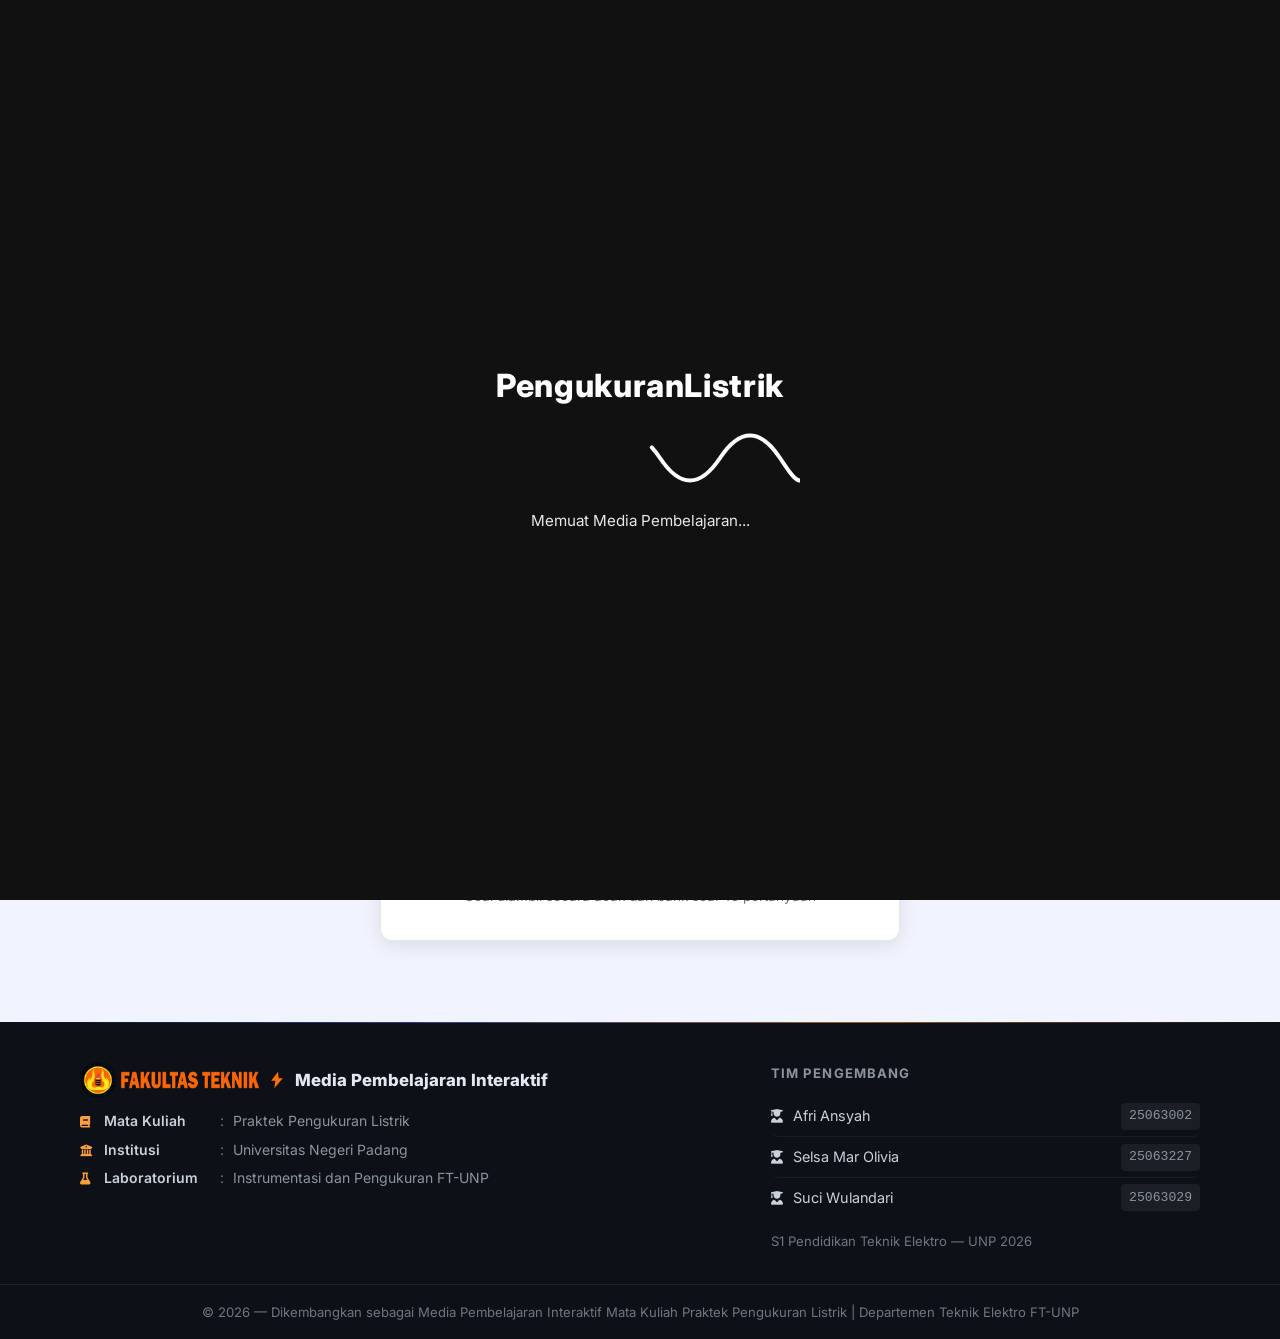
==== kuis.html @ b70c1734 "Add files via upload" ====
<!DOCTYPE html>
<html lang="id">
<head>
  <meta charset="UTF-8" />
  <meta name="viewport" content="width=device-width, initial-scale=1.0" />
  <meta name="description" content="Kuis Interaktif Pengukuran Listrik Job 3 — Evaluasi pemahaman materi tegangan AC dan DC dengan 25 soal pilihan ganda acak dari bank soal FT-UNP." />
  <meta name="keywords" content="Pengukuran Listrik, Tegangan AC, Tegangan DC, Laboratorium, Teknik Elektro, UNP" />
  <meta name="author" content="Afri Ansyah, Selsa Mar Olivia, Suci Wulandari — S1 Pendidikan Teknik Elektro UNP" />
  <meta name="robots" content="index, follow" />
  <title>Kuis Interaktif &mdash; PengukuranListrik</title>
  <meta name="theme-color" content="#111111" />
  <link rel="manifest" href="manifest.webmanifest" />
  <link rel="icon" href="logoftunp.png" />
  <link rel="apple-touch-icon" href="logoftunp.png" />
  <link rel="stylesheet" href="style.css">
  <link rel="stylesheet" href="https://cdnjs.cloudflare.com/ajax/libs/font-awesome/6.5.0/css/all.min.css">
</head>
<body>
  <!-- Scroll progress indicator -->
  <div class="scroll-progress" aria-hidden="true">
    <div class="scroll-progress__bar" id="scrollProgressBar"></div>
  </div>
  <!-- Loading Screen -->
  <div class="loader-screen" id="loaderScreen" role="status" aria-live="polite" aria-label="Memuat media pembelajaran">
    <div class="loader-content">
      <h1 class="loader-brand">PengukuranListrik</h1>
      <svg class="loader-wave" viewBox="0 0 320 80" aria-hidden="true" focusable="false">
        <path d="M0,40 C20,10 40,10 60,40 S100,70 120,40 S160,10 180,40 S220,70 240,40 S280,10 300,40 S320,70 340,40"></path>
      </svg>
      <p class="loader-text">Memuat Media Pembelajaran...</p>
    </div>
  </div>
  <header class="site-header">
    <div class="container navbar">
      <a href="index.html" class="brand" aria-label="PengukuranListrik Beranda">
        <img src="logoftunp.png" alt="Logo Fakultas Teknik UNP" class="brand-logo">
        <svg viewBox="0 0 24 24" fill="none" xmlns="http://www.w3.org/2000/svg" aria-hidden="true">
          <path d="M13.2 2L5 13h5l-1.2 9L19 10h-5l-.8-8z" fill="currentColor"></path>
        </svg>
      </a>

      <input type="checkbox" class="menu-toggle" id="menuToggle" aria-label="Buka menu navigasi" />
      <label for="menuToggle" class="menu-button" aria-hidden="true"><span></span></label>

      <nav class="nav-wrap" aria-label="Navigasi Utama">
        <ul class="nav-links" id="navLinks">
          <li><a href="index.html">Beranda</a></li>
          <li><a href="materi.html">Materi</a></li>
          <li><a href="prosedur.html">Prosedur</a></li>
          <li><a href="simulasi.html">Simulasi</a></li>
          <li><a href="simulasi-kesalahan.html">Kesalahan</a></li>
          <li><a href="kuis.html" class="is-active">Kuis</a></li>
          <li><a href="tentang.html">Tentang</a></li>
        </ul>
      </nav>
    </div>
  </header>
  <main>
    <section id="kuis" class="section" data-section data-wa-target="6285840017984">
      <div class="container">
        <div style="margin-bottom:2rem">
          <span class="badge">Evaluasi</span>
          <h2 class="section-title" style="margin-top:0.5rem">Kuis Interaktif</h2>
          <p class="section-subtitle">Uji pemahaman materi Pengukuran Tegangan AC &amp; DC</p>
        </div>

        <!-- PRE-QUIZ -->
        <div class="quiz-screen is-active" id="screenPre">
          <div class="card pre-quiz-card">
            <span class="pre-quiz-icon"><i class="fas fa-brain"></i></span>
            <h3 class="section-title" style="margin:0 0 0.25rem">Siap Mulai Kuis?</h3>
            <p style="margin:0;color:var(--text-muted);font-size:0.95rem">Uji pemahamanmu tentang Job 3</p>

            <div class="quiz-field">
              <label for="quizUserName">Nama Pengguna</label>
              <input id="quizUserName" class="quiz-input" type="text" inputmode="text" autocomplete="name" placeholder="Contoh: Afri Ansyah" />
              <p class="quiz-field-note">Nama ini akan ikut di hasil kuis.</p>
            </div>
            <ul class="pre-quiz-rules">
              <li><span><i class="fas fa-bullseye"></i></span> 25 Soal pilihan ganda</li>
              <li><span><i class="fas fa-stopwatch"></i></span> Waktu: 25 Menit</li>
              <li><span><i class="fas fa-pen"></i></span> Tidak dapat kembali ke soal sebelumnya</li>
              <li><span><i class="fas fa-check-circle"></i></span> Jawaban langsung dikoreksi setelah dipilih</li>
            </ul>
            <button class="btn-primary" style="width:100%;max-width:280px" onclick="quizStart()">
              Mulai Kuis &rarr;
            </button>
            <p class="pre-quiz-note">Soal diambil secara acak dari bank soal 45 pertanyaan</p>
          </div>
        </div>

        <!-- ACTIVE QUIZ -->
        <div class="quiz-screen" id="screenQuiz">
          <div class="quiz-top-bar">
            <div class="quiz-progress-wrap">
              <span style="font-size:0.88rem;font-weight:700;color:var(--primary)" id="qProgressLabel">Soal 1 dari 25</span>
              <div class="quiz-progress-bar">
                <div class="quiz-progress-fill" id="qProgressFill" style="width:4%"></div>
              </div>
            </div>
            <div class="quiz-timer" id="quizTimer" aria-live="polite" aria-label="Sisa waktu">25:00</div>
          </div>
          <div class="q-card" id="questionCard">
            <span class="q-badge" id="qBadge">Soal 1</span>
            <p class="q-text" id="qText">Memuat soal...</p>
            <div class="q-options" id="qOptions" role="group" aria-label="Pilihan jawaban"></div>
          </div>
          <button class="btn-primary q-next-btn" id="qNextBtn" onclick="quizNextQuestion()">
            Soal Berikutnya &rarr;
          </button>
        </div>

        <!-- RESULTS -->
        <div class="quiz-screen" id="screenResult">
          <div class="card" style="padding:2rem;max-width:640px;margin:0 auto;text-align:center">
            <div class="result-score-circle">
              <span class="result-score-val" id="resultScoreVal">0</span>
            </div>
            <p class="result-user" id="resultUser" style="margin:0.25rem 0 0.75rem;color:var(--text-muted)">Nama: -</p>
            <div class="grade-badge" id="gradeBadge">A &mdash; Sangat Baik</div>
            <div class="result-stats">
              <div class="result-stat-item">
                <p class="result-score-val" id="rCorrect">0</p>
                <p class="result-stat-lbl">Benar</p>
              </div>
              <div class="result-stat-item">
                <p class="result-score-val" style="color:var(--danger)" id="rWrong">0</p>
                <p class="result-stat-lbl">Salah</p>
              </div>
              <div class="result-stat-item">
                <p class="result-score-val" id="rAccuracy">0%</p>
                <p class="result-stat-lbl">Akurasi</p>
              </div>
            </div>

            <div class="result-actions" style="margin-bottom:1.25rem">
              <button class="btn-primary" onclick="quizReset()"><i class="fas fa-redo"></i> Ulangi Kuis</button>
              <button class="btn-primary" onclick="quizSendWhatsApp()"><i class="fa-brands fa-whatsapp"></i> Kirim ke WhatsApp</button>
              <button class="btn-secondary" onclick="quizCopyResult()"><i class="fas fa-clipboard-list"></i> Salin Hasil</button>
            </div>

            <div class="review-accordion">
              <p class="review-accordion-title"><i class="fas fa-pen"></i> Pembahasan Jawaban</p>
              <div id="reviewList"></div>
            </div>
            <p class="result-note">Catatan: WhatsApp akan terbuka dengan pesan siap kirim. Demi keamanan, browser tidak bisa mengirim pesan tanpa aksi pengguna.</p>
          </div>
        </div>
      </div>
    </section>
  </main>
  <!-- Back to Top -->
  <button class="back-to-top" id="backToTop" aria-label="Kembali ke atas">
    &#8679;
  </button>
  <footer class="site-footer">
    <div class="container">
      <div class="footer-main">
        <!-- Left column -->
        <div>
          <div class="footer-brand">
            <img src="logoftunp.png" alt="Logo Fakultas Teknik UNP" class="footer-logo">
            <svg viewBox="0 0 24 24" fill="none" aria-hidden="true">
              <path d="M13.2 2L5 13h5l-1.2 9L19 10h-5l-.8-8z" fill="currentColor"/>
            </svg>
            Media Pembelajaran Interaktif
          </div>
          <p class="footer-desc">
            <span class="footer-row">
              <i class="fas fa-book"></i>
              <span class="footer-key">Mata Kuliah</span>
              <span class="footer-sep">:</span>
              <span class="footer-val">Praktek Pengukuran Listrik</span>
            </span>
            <span class="footer-row">
              <i class="fas fa-university"></i>
              <span class="footer-key">Institusi</span>
              <span class="footer-sep">:</span>
              <span class="footer-val">Universitas Negeri Padang</span>
            </span>
            <span class="footer-row">
              <i class="fas fa-flask"></i>
              <span class="footer-key">Laboratorium</span>
              <span class="footer-sep">:</span>
              <span class="footer-val">Instrumentasi dan Pengukuran FT-UNP</span>
            </span>
          </p>
        </div>
        <!-- Right column -->
        <div>
          <p class="footer-col-title">Tim Pengembang</p>
          <ul class="footer-team-list">
            <li>
              <span><i class="fas fa-user-graduate"></i> Afri Ansyah</span>
              <span class="footer-nim">25063002</span>
            </li>
            <li>
              <span><i class="fas fa-user-graduate"></i> Selsa Mar Olivia</span>
              <span class="footer-nim">25063227</span>
            </li>
            <li>
              <span><i class="fas fa-user-graduate"></i> Suci Wulandari</span>
              <span class="footer-nim">25063029</span>
            </li>
          </ul>
          <p style="margin:0.75rem 0 0;font-size:0.82rem;color:#6e7681">
            S1 Pendidikan Teknik Elektro &mdash; UNP 2026
          </p>
        </div>
      </div>
    </div>
    <div class="footer-bottom">
      <div class="container">
        &copy; 2026 &mdash; Dikembangkan sebagai Media Pembelajaran Interaktif Mata Kuliah Praktek Pengukuran Listrik
        | Departemen Teknik Elektro FT-UNP
      </div>
    </div>
  </footer>
  <script src="script.js"></script>
</body>
</html>
---- style.css ----
@import url('https://fonts.googleapis.com/css2?family=Inter:wght@400;500;600;700;800&display=swap');

/* =========================================================
       PHASE 1 — DESIGN SYSTEM & CORE STYLES
       ========================================================= */
    :root {
  --shadow-sm   : 0 2px 8px rgba(0,0,0,0.06);
  --shadow-md   : 0 4px 20px rgba(0,0,0,0.10);
  --shadow-lg   : 0 8px 32px rgba(0,0,0,0.14);
  --radius-sm   : 8px;
  --radius-md   : 12px;
  --radius-lg   : 18px;
  --ease-out: cubic-bezier(0.22, 1, 0.36, 1);
  --ease-spring: cubic-bezier(0.34, 1.56, 0.64, 1);
  --dur-fast: 150ms;
  --dur-base: 250ms;
  --dur-slow: 400ms;
  --dur-tap: 80ms;

  --transition-fast : all var(--dur-fast) var(--ease-out);
  --transition-base : all var(--dur-base) var(--ease-out);

      --primary: #111111;
      --secondary: #ff6f00;
      --surface: #ffffff;
      --background: #f0f4ff;
      --text-primary: #1a1a2e;
      --text-muted: #6b7280;
      --success: #10b981;
      --danger: #ef4444;
      --radius: 12px;
      --shadow: 0 4px 24px rgba(0, 0, 0, 0.08);
      --transition: all var(--dur-base) var(--ease-out);
      --container: 1120px;
      --header-height: 72px;
    }

    *, *::before, *::after { box-sizing: border-box; }
    html { scroll-behavior: smooth; }
    body {
      margin: 0;
      font-family: "Inter", "Segoe UI", Roboto, Arial, sans-serif;
      color: var(--text-primary);
      background: var(--background);
      font-size: 16px;
      line-height: 1.7;
      overflow-x: hidden;
    }
    p { line-height: 1.7; }
    h1, h2, h3, h4, h5, h6 { line-height: 1.25; }
    img, svg, canvas { display: block; max-width: 100%; }
    a { color: inherit; text-decoration: none; }
    .container { width: min(100% - 2rem, var(--container)); margin-inline: auto; }
    .section { padding: 5rem 0; }

    /* Scroll reveal */
    .reveal {
      opacity: 0;
      transform: translateY(24px);
      transition: opacity var(--dur-slow) var(--ease-out),
                  transform var(--dur-slow) var(--ease-out);
    }
    .reveal.is-visible {
      opacity: 1;
      transform: none;
    }
    @media (prefers-reduced-motion: reduce) {
      .reveal { opacity: 1; transform: none; }
    }

    /* =========================================================
       Utility Components
       ========================================================= */
    .card {
      background: var(--surface);
      border-radius: var(--radius-md);
      box-shadow: var(--shadow-md);
      border: 1px solid rgba(17,17,17,0.10);
      transition: transform var(--dur-fast) var(--ease-out), box-shadow var(--dur-fast) var(--ease-out);
      will-change: transform;
      position: relative;
    }
    @media (hover: hover) and (pointer: fine) {
      .card:hover {
        transform: translateY(-3px);
        box-shadow: 0 8px 24px rgba(0,0,0,0.08);
      }
    }
    .card:focus-within {
      box-shadow: var(--shadow-lg);
      border-color: rgba(17,17,17,0.18);
    }

    .stat-card, .member-card, .formula-card, .apd-card {
      transition: var(--transition-base);
      will-change: transform;
    }
    @media (hover: hover) and (pointer: fine) {
      .stat-card:hover, .member-card:hover, .formula-card:hover, .apd-card:hover {
        transform: translateY(-4px);
        box-shadow: var(--shadow-lg);
      }
    }

    .btn-primary, .btn-secondary {
      display: inline-flex;
      align-items: center;
      justify-content: center;
      gap: 0.5rem;
      min-height: 46px;
      padding: 0.75rem 1.25rem;
      border-radius: var(--radius-sm);
      font-weight: 600;
      border: 2px solid transparent;
      cursor: pointer;
      transition: transform var(--dur-base) var(--ease-out), box-shadow var(--dur-base) var(--ease-out), background-color var(--dur-base) var(--ease-out), border-color var(--dur-base) var(--ease-out);
      user-select: none;
      white-space: nowrap;
    }
    .btn-primary {
      color: #fff;
      background: linear-gradient(135deg, var(--primary), #2b2b2b);
      box-shadow: 0 8px 20px rgba(17,17,17,0.28), inset 0 1px 0 rgba(255,255,255,0.15);
      will-change: transform;
      overflow: hidden;
      position: relative;
      transition: transform var(--dur-fast) var(--ease-out), box-shadow var(--dur-fast) var(--ease-out);
    }
    @media (hover: hover) and (pointer: fine) {
      .btn-primary:hover {
        transform: translateY(-2px);
        box-shadow: 0 10px 26px rgba(17,17,17,0.24), inset 0 1px 0 rgba(255,255,255,0.18);
        outline: none;
      }
    }
    .btn-primary:focus-visible {
      transform: translateY(-2px);
      box-shadow: 0 10px 26px rgba(17,17,17,0.24), inset 0 1px 0 rgba(255,255,255,0.18);
      outline: none;
    }
    .btn-secondary { color: var(--primary); background: transparent; border-color: rgba(17,17,17,0.35); }
    @media (hover: hover) and (pointer: fine) {
      .btn-secondary:hover {
        color: var(--primary);
        background: rgba(17,17,17,0.10);
        border-color: rgba(17,17,17,0.45);
        outline: none;
      }
    }
    .btn-secondary:focus-visible {
      color: var(--primary);
      background: rgba(17,17,17,0.10);
      border-color: rgba(17,17,17,0.45);
      outline: none;
    }
    .btn-primary:active  { transform: translateY(0) scale(0.98); transition-duration: var(--dur-tap); }
    .btn-secondary:active { transform: scale(0.97); }

    /* Ripple */
    .ripple {
      position: absolute;
      border-radius: 50%;
      width: 80px;
      height: 80px;
      background: rgba(255,255,255,0.25);
      transform: scale(0);
      animation: rippleAnim var(--dur-slow) var(--ease-out) forwards;
      pointer-events: none;
      margin: -40px 0 0 -40px;
    }
    @keyframes rippleAnim {
      to { transform: scale(3); opacity: 0; }
    }

    .btn-primary:focus-visible,
    .btn-secondary:focus-visible,
    a:focus-visible,
    button:focus-visible,
    input:focus-visible,
    select:focus-visible,
    textarea:focus-visible {
      outline: 2px solid var(--primary);
      outline-offset: 3px;
    }

    .badge {
      display: inline-flex;
      align-items: center;
      gap: 0.4rem;
      width: fit-content;
      padding: 0.35rem 0.75rem;
      border-radius: 999px;
      font-size: 0.82rem;
      font-weight: 800;
      letter-spacing: 0.06em;
      text-transform: uppercase;
      color: #ffffff;
      background: linear-gradient(120deg, var(--primary), var(--secondary));
      border: 1px solid rgba(255, 255, 255, 0.18);
      box-shadow: var(--shadow-sm);
    }
    .section-title { margin: 0 0 0.6rem; font-size: clamp(1.4rem, 2.5vw, 2.1rem); line-height: 1.25; color: var(--primary); letter-spacing: 0.01em; }
    .section-subtitle { margin: 0; color: var(--text-muted); font-size: 1rem; }

    .grid-2, .grid-3 { display: grid; gap: 1rem; }
    .grid-2 { grid-template-columns: repeat(2, minmax(0,1fr)); }
    .grid-3 { grid-template-columns: repeat(3, minmax(0,1fr)); }
    @media (max-width: 900px) { .grid-3 { grid-template-columns: repeat(2, minmax(0,1fr)); } }
    @media (max-width: 700px) { .grid-2, .grid-3 { grid-template-columns: 1fr; } }

    /* =========================================================
       Scroll Progress
       ========================================================= */
    .scroll-progress { position: fixed; top: 0; left: 0; width: 100%; height: 4px; z-index: 1100; background: rgba(255,255,255,0.35); backdrop-filter: blur(2px); }
    .scroll-progress__bar { height: 100%; width: 0; background: linear-gradient(90deg,var(--secondary),#ff9d3f); transition: width 0.1s linear; }

    /* =========================================================
       Loading Screen
       ========================================================= */
    .loader-screen { position: fixed; inset: 0; z-index: 1200; display: grid; place-items: center; background: var(--primary); color: #fff; transition: opacity 0.7s ease, visibility 0.7s ease; }
    .loader-screen.is-hidden { opacity: 0; visibility: hidden; pointer-events: none; }
    .loader-content { text-align: center; padding: 1rem; }
    .loader-brand { margin: 0 0 0.75rem; font-size: clamp(1.2rem,3vw,2rem); font-weight: 800; letter-spacing: 0.02em; opacity: 0; animation: fadeInBrand 1.1s ease forwards; }
    .loader-text { margin: 0.65rem 0 0; font-size: 0.95rem; opacity: 0.9; }
    .loader-wave { width: min(320px,85vw); height: 80px; margin-inline: auto; }
    .loader-wave path { stroke: #fff; stroke-width: 4; fill: none; stroke-linecap: round; stroke-dasharray: 220; stroke-dashoffset: 220; animation: drawWave 1.4s ease-in-out infinite; }
    @keyframes drawWave { 0% { stroke-dashoffset: 220; } 50% { stroke-dashoffset: 0; } 100% { stroke-dashoffset: -220; } }
    @keyframes fadeInBrand { from { opacity: 0; transform: translateY(6px); } to { opacity: 1; transform: translateY(0); } }

    /* =========================================================
       Navigation
       ========================================================= */
    .site-header { position: sticky; top: 0; z-index: 1000; backdrop-filter: blur(16px) saturate(180%); -webkit-backdrop-filter: blur(16px) saturate(180%); background: rgba(240,244,255,0.88); border-bottom: 1px solid transparent; }
    .site-header::after {
      content: "";
      position: absolute;
      left: 0;
      right: 0;
      bottom: 0;
      height: 1px;
      background: linear-gradient(90deg, transparent, rgba(79, 99, 210, 0.35), rgba(255, 157, 63, 0.25), transparent);
      pointer-events: none;
    }
    .navbar { min-height: var(--header-height); display: flex; align-items: center; justify-content: space-between; gap: 1rem; transition: box-shadow var(--dur-base) var(--ease-out), background var(--dur-base) var(--ease-out); }
    .navbar.scrolled { box-shadow: 0 2px 16px rgba(0,0,0,0.08); background: rgba(255,255,255,0.95); backdrop-filter: blur(8px); }
    .brand { display: inline-flex; align-items: center; gap: 0.55rem; font-weight: 800; color: var(--primary); font-size: 1rem; letter-spacing: 0.01em; }
    .brand svg { width: 24px; height: 24px; color: var(--secondary); }
    .menu-toggle { display: none; }
    .menu-button { display: none; width: 44px; height: 44px; border-radius: 10px; border: 1px solid rgba(17,17,17,0.2); background: #fff; align-items: center; justify-content: center; cursor: pointer; transition: var(--transition); }
    .menu-button span, .menu-button span::before, .menu-button span::after { display: block; width: 18px; height: 2px; border-radius: 2px; background: var(--primary); position: relative; transition: var(--transition); content: ""; }
    .menu-button span::before { top: -6px; position: absolute; left: 0; }
    .menu-button span::after { top: 6px; position: absolute; left: 0; }
    .nav-links { display: flex; align-items: center; gap: 0.5rem; list-style: none; margin: 0; padding: 0; }
    .nav-links a { position: relative; display: inline-flex; padding: 0.5rem 0.85rem; border-radius: 8px; font-size: 0.95rem; color: var(--text-primary); transition: var(--transition-fast); }
    .nav-links a:hover { color: var(--primary); background: rgba(17,17,17,0.07); }
    .nav-links a.is-active { color: var(--primary); font-weight: 700; background: rgba(17,17,17,0.12); }

    .nav-links a { position: relative; }
    .nav-links a::after {
      content: '';
      position: absolute;
      bottom: -2px;
      left: 0;
      width: 0;
      height: 2px;
      background: #111111;
      transition: width var(--dur-base) var(--ease-out);
    }
    .nav-links a:hover::after,
    .nav-links a:focus-visible::after,
    .nav-links a.active::after,
    .nav-links a.is-active::after {
      width: 100%;
    }

    .nav-links a.is-active::before {
      content: "";
      position: absolute;
      left: 0.35rem;
      top: 50%;
      transform: translateY(-50%);
      width: 3px;
      height: 60%;
      border-radius: 3px;
      background: var(--secondary);
    }
    @media (max-width: 860px) {
      .menu-button { display: inline-flex; }
      .nav-wrap { position: absolute; top: calc(var(--header-height) + 1px); right: 1rem; left: 1rem; background: #fff; border: 1px solid rgba(17,17,17,0.12); border-radius: var(--radius); box-shadow: var(--shadow); max-height: 0; overflow: hidden; opacity: 0; visibility: hidden; transition: max-height 0.35s cubic-bezier(0.4, 0, 0.2, 1), opacity 0.25s ease, visibility 0.25s ease; }
      .nav-links { flex-direction: column; align-items: stretch; padding: 0.6rem; }
      .nav-links a { padding: 0.7rem 0.85rem; }
      .menu-toggle:checked ~ .nav-wrap { max-height: 70vh; opacity: 1; visibility: visible; }
      .menu-toggle:checked + .menu-button span { background: transparent; }
      .menu-toggle:checked + .menu-button span::before { transform: translateY(6px) rotate(45deg); }
      .menu-toggle:checked + .menu-button span::after { transform: translateY(-6px) rotate(-45deg); }
    }

    /* =========================================================
       Hero
       ========================================================= */
    .hero { position: relative; min-height: calc(100vh - var(--header-height)); display: flex; align-items: center; padding: 6rem 0 3rem; overflow: hidden; overflow: clip; background: #ffffff; }
    .hero::before {
      content: "";
      position: absolute;
      inset: 0;
      background:
        radial-gradient(80% 60% at 20% 10%, rgba(17,17,17,0.10), transparent 60%),
        radial-gradient(60% 55% at 85% 30%, rgba(255, 157, 63, 0.10), transparent 62%);
      background-size: 130% 130%, 140% 140%;
      background-position: 0% 0%, 100% 0%;
      pointer-events: none;
      z-index: 0;
    }

    .hero-watermark { position: absolute; top: 50%; left: 50%; transform: translate(-50%, -50%); width: min(75vw, 560px); height: auto; opacity: 0.22; pointer-events: none; user-select: none; z-index: 1; object-fit: contain; }
    #heroCanvas { position: absolute; inset: 0; z-index: 2; }
    .hero .container { position: relative; z-index: 3; }
    .hero-content { max-width: 760px; }
    .hero-title { margin: 0.7rem 0 0.75rem; font-size: clamp(2.4rem, 5vw, 3.8rem); line-height: 1.25; color: #111111; min-height: 1.2em; }
    .typewriter-cursor { display: inline-block; width: 1ch; color: var(--secondary); animation: cursorBlink 1.1s ease-in-out infinite; }
    @keyframes cursorBlink { 0%, 100% { opacity: 1; } 50% { opacity: 0; } }
    .hero-subtitle { margin: 0; color: var(--text-muted); max-width: 62ch; font-size: 1.03rem; }
    .hero-actions { margin-top: 1.25rem; display: flex; flex-wrap: wrap; gap: 0.75rem; }
    .stats-grid { margin-top: 2rem; }
    .stat-card { padding: 1rem; }
    .stat-label { margin: 0 0 0.3rem; font-size: 0.95rem; color: var(--primary); font-weight: 700; }
    .stat-value { margin: 0; color: var(--text-muted); font-size: 0.98rem; }

    /* Hero entrance */
    @keyframes heroIn {
      from { opacity: 0; transform: translateY(32px); }
      to   { opacity: 1; transform: none; }
    }
    .hero-title { animation: heroIn var(--dur-slow) var(--ease-out) 0.05s both; }
    .hero-subtitle { animation: heroIn var(--dur-slow) var(--ease-out) 0.15s both; }
    .hero-actions { animation: heroIn var(--dur-slow) var(--ease-out) 0.25s both; }
    .stats-grid { animation: heroIn var(--dur-slow) var(--ease-out) 0.35s both; }

    @media (prefers-reduced-motion: reduce) {
      .hero-title,
      .hero-subtitle,
      .hero-actions,
      .stats-grid {
        animation: none !important;
      }
    }

    @media (max-width: 700px) {
    }

    .home-about-grid {
      display: grid;
      grid-template-columns: repeat(3, minmax(0, 1fr));
      gap: 1rem;
      margin-top: 1.25rem;
    }

    .home-flow-grid {
      display: grid;
      grid-template-columns: repeat(4, minmax(0, 1fr));
      gap: 1rem;
      position: relative;
    }

    @media (max-width: 900px) {
      .home-about-grid { grid-template-columns: repeat(2, minmax(0, 1fr)); }
      .home-flow-grid { grid-template-columns: repeat(2, minmax(0, 1fr)); }
    }

    @media (max-width: 600px) {
      .home-about-grid,
      .home-flow-grid { grid-template-columns: 1fr; }

      .section { padding: 3.5rem 0; }
      .hero { padding: 4.75rem 0 2.5rem; }
      .hero-actions a { flex: 1 1 100%; }
    }

    @media (max-width: 420px) {
      .hero-title { font-size: clamp(1.9rem, 8vw, 2.4rem); }
    }

    /* =========================================================
       Author Section
       ========================================================= */
    .author-section { padding-top: 1rem; }
    .team-wrap { margin-top: 1rem; padding: 1rem; }
    .member-card { padding: 1rem; border: 1px solid rgba(17,17,17,0.09); border-radius: 10px; background: linear-gradient(180deg,#ffffff,#f8faff); }
    .member-name { margin: 0; font-size: 1rem; color: var(--text-primary); }
    .member-nim { margin: 0.25rem 0 0; color: var(--primary); font-weight: 700; font-size: 0.95rem; }
    .member-subtitle { margin: 0.4rem 0 0; color: var(--text-muted); font-size: 0.9rem; }

    /* =========================================================
       PHASE 2 — MATERI
       ========================================================= */
    .tab-nav { display: flex; gap: 0.5rem; flex-wrap: wrap; border-bottom: 2px solid rgba(17,17,17,0.1); margin-bottom: 2rem; }
     .tab-btn { display: inline-flex; align-items: center; gap: 0.5rem; padding: 0.7rem 1.1rem; border: none; border-bottom: 3px solid transparent; background: transparent; color: var(--text-muted); font-size: 0.97rem; font-weight: 600; cursor: pointer; border-radius: var(--radius-sm) var(--radius-sm) 0 0; transition: background-color 0.18s cubic-bezier(0.4, 0, 0.2, 1), color 0.18s cubic-bezier(0.4, 0, 0.2, 1); margin-bottom: -2px; }
    .tab-btn:hover { color: var(--primary); background: rgba(17,17,17,0.06); }
     .tab-btn.is-active { color: var(--primary); border-bottom-color: transparent; background: rgba(17,17,17,0.07); box-shadow: inset 0 3px 0 var(--secondary); }
     .tab-panel { display: none; opacity: 0; transform: translateX(-8px); transition: opacity 0.35s ease, transform 0.35s ease; }
     .tab-panel.is-active { display: block; opacity: 1; transform: translateX(0); }

    .oscilloscope-wrap { display: grid; grid-template-columns: repeat(2,minmax(0,1fr)); gap: 1.25rem; margin-bottom: 2rem; }
    @media (max-width: 700px) { .oscilloscope-wrap { grid-template-columns: 1fr; } }
    .osc-card { background: #0d1117; border-radius: var(--radius); overflow: hidden; border: 1px solid rgba(255,255,255,0.08); }
    .osc-label { padding: 0.55rem 0.85rem; font-size: 0.88rem; font-weight: 700; color: #c9d1d9; border-bottom: 1px solid rgba(255,255,255,0.07); letter-spacing: 0.03em; }
    .osc-canvas { width: 100%; height: 180px; display: block; }

    .table-wrap { overflow-x: auto; border-radius: var(--radius); box-shadow: var(--shadow); margin-bottom: 2rem; }
    .compare-table { width: 100%; border-collapse: collapse; font-size: 0.95rem; background: var(--surface); }
    .compare-table thead tr { background: linear-gradient(135deg,var(--primary),#2b2b2b); color: #fff; }
    .compare-table th, .compare-table td { padding: 0.75rem 1rem; text-align: left; border: 1px solid rgba(17,17,17,0.07); white-space: nowrap; }
    .compare-table th { font-weight: 700; font-size: 0.9rem; letter-spacing: 0.03em; }
    .compare-table th { padding: 0.85rem 1rem; }
    .compare-table tbody tr:nth-child(even) { background: rgba(17,17,17,0.025); }
    .compare-table tbody tr:hover { background: rgba(17,17,17,0.07); }
    .compare-table td:first-child { color: var(--primary); font-weight: 600; }
    .tag-ac { display: inline-block; padding: 0.15rem 0.5rem; border-radius: 6px; background: rgba(255,111,0,0.12); color: #c75c00; font-size: 0.88rem; font-weight: 700; }
    .tag-dc { display: inline-block; padding: 0.15rem 0.5rem; border-radius: 6px; background: rgba(16,185,129,0.12); color: #059669; font-size: 0.88rem; font-weight: 700; }

    .formula-grid { display: grid; grid-template-columns: repeat(3,minmax(0,1fr)); gap: 1rem; margin-bottom: 2rem; }
    @media (max-width: 800px) { .formula-grid { grid-template-columns: 1fr; } }
    .formula-card { padding: 1.25rem; background: var(--surface); border-radius: var(--radius); box-shadow: var(--shadow); }
    .formula-expr { margin: 0 0 0.75rem; font-size: 1.15rem; font-weight: 800; color: var(--primary); font-family: "Courier New",monospace; letter-spacing: 0.02em; }
    .formula-grid--black .formula-expr,
    .formula-grid--black .formula-vars li,
    .formula-grid--black .formula-vars li strong {
      color: #111111 !important;
    }
    .formula-vars { list-style: none; margin: 0; padding: 0; }
    .formula-vars li { font-size: 0.9rem; color: var(--text-muted); padding: 0.15rem 0; border-bottom: 1px dashed rgba(0,0,0,0.07); }
    .formula-vars li:last-child { border-bottom: none; }
    .formula-vars li strong { color: var(--text-primary); }

    .multimeter-wrap { display: grid; grid-template-columns: 1fr 1fr; gap: 1.25rem; align-items: start; margin-bottom: 2rem; }
    @media (max-width: 760px) { .multimeter-wrap { grid-template-columns: 1fr; } }
    .multimeter-diagram { background: var(--surface); border-radius: var(--radius); box-shadow: var(--shadow); padding: 1rem; text-align: center; }
    .multimeter-diagram svg { width: 100%; max-width: 320px; height: auto; margin-inline: auto; }
    .multimeter-legend { margin-top: 0.75rem; display: flex; flex-direction: column; gap: 0.35rem; text-align: left; }
    .legend-row { display: flex; align-items: flex-start; gap: 0.55rem; }
    .legend-num { min-width: 22px; height: 22px; border-radius: 50%; color: #fff; font-weight: 700; font-size: 0.72rem; display: inline-flex; align-items: center; justify-content: center; flex-shrink: 0; margin-top: 1px; }
    .legend-text { display: flex; flex-direction: column; gap: 0.05rem; }
    .legend-text strong { font-size: 0.82rem; color: var(--text-primary); }
    .legend-text span { font-size: 0.76rem; color: var(--text-muted); }
    [data-tip] { position: relative; cursor: help; }
    .mm-hotspot:hover .mm-tooltip, .mm-hotspot:focus .mm-tooltip { opacity: 1; visibility: visible; transform: translateX(-50%) translateY(-4px); }
    .mm-tooltip { pointer-events: none; position: absolute; bottom: calc(100% + 6px); left: 50%; transform: translateX(-50%) translateY(0); white-space: nowrap; background: #1a1a2e; color: #fff; font-size: 0.78rem; font-weight: 600; padding: 0.3rem 0.6rem; border-radius: 6px; opacity: 0; visibility: hidden; transition: var(--transition); z-index: 10; }
    .mm-tooltip::after { content: ""; position: absolute; top: 100%; left: 50%; transform: translateX(-50%); border: 5px solid transparent; border-top-color: #1a1a2e; }

    .calc-card { padding: 1.5rem; background: var(--surface); border-radius: var(--radius); box-shadow: var(--shadow); }
    .calc-form { display: grid; grid-template-columns: 1fr 1fr; gap: 1rem; margin-bottom: 1rem; }
    @media (max-width: 600px) { .calc-form { grid-template-columns: 1fr; } }
    .form-group { display: flex; flex-direction: column; gap: 0.35rem; }
    .form-group label { font-size: 0.9rem; font-weight: 600; color: var(--text-primary); }
    .form-group select, .form-group input[type="range"] { padding: 0.6rem 0.75rem; border-radius: 8px; border: 1.5px solid rgba(17,17,17,0.2); font-size: 0.95rem; background: var(--background); color: var(--text-primary); outline: none; transition: border-color 0.2s; }
    .form-group select:focus { border-color: var(--primary); }
    .form-group input[type="range"] { padding: 0; cursor: pointer; accent-color: var(--primary); }
    .slider-val { font-size: 0.88rem; font-weight: 700; color: var(--primary); text-align: right; }
    .calc-result { margin-top: 1rem; padding: 1rem; border-radius: 10px; background: rgba(16,185,129,0.08); border: 1.5px solid rgba(16,185,129,0.3); transition: var(--transition); }
    .calc-result.is-error { background: rgba(239,68,68,0.08); border-color: rgba(239,68,68,0.3); }
    .calc-result .result-formula { margin: 0 0 0.5rem; font-family: "Courier New",monospace; font-size: 0.95rem; color: var(--text-primary); }
    .calc-result .result-main { margin: 0; font-size: 1.3rem; font-weight: 800; color: var(--success); }
    .calc-result.is-error .result-main { color: var(--danger); }

    /* =========================================================
       PHASE 3 — PROSEDUR
       ========================================================= */
    .proc-columns { display: grid; grid-template-columns: 1fr 1fr; gap: 1.25rem; margin-bottom: 1.5rem; }
    @media (max-width: 700px) { .proc-columns { grid-template-columns: 1fr; } }
    .proc-block { background: var(--surface); border-radius: var(--radius); box-shadow: var(--shadow); overflow: hidden; }
    .proc-block-header { padding: 0.75rem 1rem; font-weight: 700; font-size: 0.95rem; color: #fff; display: flex; align-items: center; gap: 0.5rem; }
    .proc-block-header.ac { background: linear-gradient(135deg,#ff6f00,#ff9800); }
    .proc-block-header.dc { background: linear-gradient(135deg,var(--primary),#2b2b2b); }
    .proc-steps { list-style: none; margin: 0; padding: 0.75rem 1rem; }
    .proc-steps li { display: flex; align-items: flex-start; gap: 0.6rem; padding: 0.5rem 0; border-bottom: 1px dashed rgba(0,0,0,0.07); font-size: 0.93rem; color: var(--text-primary); }
    .proc-steps li:last-child { border-bottom: none; }
    .step-num { min-width: 22px; height: 22px; border-radius: 50%; background: var(--primary); color: #fff; font-size: 0.75rem; font-weight: 700; display: grid; place-items: center; flex-shrink: 0; margin-top: 1px; }
    .warning-card { display: flex; align-items: flex-start; gap: 0.75rem; padding: 0.9rem 1.1rem; border-radius: 10px; background: rgba(239,68,68,0.07); border: 1.5px solid rgba(239,68,68,0.25); font-size: 0.93rem; color: #b91c1c; font-weight: 600; }

    .safety-columns { display: grid; grid-template-columns: 1fr 1fr; gap: 1.25rem; margin-bottom: 1.5rem; }
    @media (max-width: 700px) { .safety-columns { grid-template-columns: 1fr; } }
    .safety-block { background: var(--surface); border-radius: var(--radius); box-shadow: var(--shadow); overflow: hidden; }
    .safety-header { padding: 0.75rem 1rem; font-weight: 700; font-size: 0.95rem; color: #fff; }
    .safety-header.wajib { background: linear-gradient(135deg,var(--success),#059669); }
    .safety-header.dilarang { background: linear-gradient(135deg,var(--danger),#dc2626); }
    .safety-list { list-style: none; margin: 0; padding: 0.75rem 1rem; }
    .safety-list li { display: flex; align-items: flex-start; gap: 0.6rem; padding: 0.45rem 0; border-bottom: 1px dashed rgba(0,0,0,0.07); font-size: 0.92rem; color: var(--text-primary); }
    .safety-list li:last-child { border-bottom: none; }
    .safety-icon { font-size: 1rem; flex-shrink: 0; margin-top: 1px; }
    .apd-grid { display: grid; grid-template-columns: repeat(4,1fr); gap: 1rem; }
    @media (max-width: 600px) { .apd-grid { grid-template-columns: repeat(2,1fr); } }
    .apd-card { background: var(--surface); border-radius: var(--radius); box-shadow: var(--shadow); padding: 1rem 0.75rem; text-align: center; border-top: 3px solid var(--primary); }
    .apd-emoji { font-size: 2rem; line-height: 1; margin-bottom: 0.4rem; }
    .apd-name { margin: 0; font-size: 0.88rem; font-weight: 700; color: var(--text-primary); }

    .stepper-block { background: var(--surface); border-radius: var(--radius); box-shadow: var(--shadow); overflow: hidden; margin-bottom: 2rem; }
    .stepper-header { padding: 1rem 1.25rem; background: linear-gradient(135deg,var(--primary),#2b2b2b); color: #fff; }
    .stepper-header.orange { background: linear-gradient(135deg,#ff6f00,#ff9800); }
    .stepper-header h3 { margin: 0 0 0.15rem; font-size: 1.05rem; }
    .stepper-header p { margin: 0; font-size: 0.88rem; opacity: 0.88; }
    .stepper-progress { padding: 0.75rem 1.25rem; background: rgba(17,17,17,0.04); border-bottom: 1px solid rgba(17,17,17,0.08); display: flex; align-items: center; gap: 1rem; }
    .stepper-progress-label { font-size: 0.88rem; font-weight: 700; color: var(--primary); white-space: nowrap; }
    .stepper-progress-bar { flex: 1; height: 6px; background: rgba(17,17,17,0.12); border-radius: 99px; overflow: hidden; }
    .stepper-progress-fill { height: 100%; background: linear-gradient(90deg,var(--primary),#3a3a3a); border-radius: 99px; transition: width 0.4s cubic-bezier(0.4,0,0.2,1); }
    .stepper-dots { display: flex; gap: 0.4rem; padding: 0.6rem 1.25rem; border-bottom: 1px solid rgba(17,17,17,0.06); overflow-x: auto; scrollbar-width: none; }
    .stepper-dots::-webkit-scrollbar { display: none; }
    .stepper-dot { flex-shrink: 0; width: 28px; height: 28px; border-radius: 50%; border: 2px solid rgba(17,17,17,0.2); background: var(--surface); color: var(--text-muted); font-size: 0.75rem; font-weight: 700; display: grid; place-items: center; transition: var(--transition); cursor: pointer; }
    .stepper-dot.is-done { background: var(--success); border-color: var(--success); color: #fff; }
    .stepper-dot.is-active { background: var(--primary); border-color: var(--primary); color: #fff; transform: scale(1.15); }
    .stepper-body { padding: 1.25rem; }
    .step-pane { display: none; }
    .step-pane.is-active { display: block; animation: stepFadeIn 0.3s ease; }
    @keyframes stepFadeIn { from { opacity: 0; transform: translateY(8px); } to { opacity: 1; transform: translateY(0); } }
    .step-pane-icon { font-size: 2rem; margin-bottom: 0.4rem; display: block; }
    .step-pane h4 { margin: 0 0 0.5rem; color: var(--primary); font-size: 1rem; }
    .step-pane p { margin: 0 0 0.75rem; font-size: 0.95rem; color: var(--text-primary); line-height: 1.65; }
    .step-warning { display: flex; gap: 0.6rem; align-items: flex-start; padding: 0.7rem 0.9rem; background: rgba(239,68,68,0.07); border: 1.5px solid rgba(239,68,68,0.25); border-radius: 8px; font-size: 0.9rem; color: #b91c1c; font-weight: 600; margin-bottom: 0.75rem; }
    .step-success { display: flex; gap: 0.6rem; align-items: flex-start; padding: 0.7rem 0.9rem; background: rgba(16,185,129,0.07); border: 1.5px solid rgba(16,185,129,0.25); border-radius: 8px; font-size: 0.9rem; color: #065f46; font-weight: 600; margin-bottom: 0.75rem; }
    .stepper-actions { display: flex; justify-content: space-between; align-items: center; padding: 0.9rem 1.25rem; border-top: 1px solid rgba(17,17,17,0.08); gap: 0.5rem; }
    .circuit-svg-wrap { background: #f8faff; border-radius: 8px; border: 1px solid rgba(17,17,17,0.1); padding: 0.75rem; margin: 0.75rem 0; overflow-x: auto; }
    .circuit-svg-wrap svg { display: block; margin: 0 auto; max-width: 100%; }

    .obs-table-wrap { background: var(--surface); border-radius: var(--radius); box-shadow: var(--shadow); overflow: hidden; margin-bottom: 1.5rem; }
    .obs-table-header { padding: 0.85rem 1.1rem; display: flex; flex-wrap: wrap; gap: 0.75rem; align-items: center; justify-content: space-between; border-bottom: 1px solid rgba(17,17,17,0.08); }
    .obs-table-title { margin: 0; font-size: 1rem; font-weight: 700; color: var(--primary); }
    .obs-table-actions { display: flex; gap: 0.5rem; }
    .btn-table { display: inline-flex; align-items: center; gap: 0.35rem; padding: 0.45rem 0.85rem; border-radius: 8px; font-size: 0.85rem; font-weight: 600; border: 1.5px solid transparent; cursor: pointer; transition: var(--transition); }
    .btn-table.reset { color: var(--danger); border-color: rgba(239,68,68,0.3); background: rgba(239,68,68,0.06); }
    .btn-table.reset:hover { background: rgba(239,68,68,0.14); }
    .btn-table.print { color: var(--primary); border-color: rgba(17,17,17,0.25); background: rgba(17,17,17,0.05); }
    .btn-table.print:hover { background: rgba(17,17,17,0.12); }
    .obs-scroll { overflow-x: auto; }
    .obs-table { width: 100%; border-collapse: collapse; font-size: 0.9rem; min-width: 620px; }
    .obs-table thead tr { background: linear-gradient(135deg,var(--primary),#2b2b2b); color: #fff; }
    .obs-table-wrap--orange .obs-table thead tr { background: linear-gradient(135deg,#ff6f00,#ff9800); }
    .obs-table th { padding: 0.65rem 0.8rem; font-size: 0.82rem; font-weight: 700; letter-spacing: 0.02em; text-align: left; white-space: nowrap; border: 1px solid rgba(17,17,17,0.07); }
    .obs-table td { padding: 0.5rem 0.8rem; border: 1px solid rgba(17,17,17,0.07); color: var(--text-primary); vertical-align: middle; }
    .obs-table tbody tr:hover, .obs-table tbody tr:focus-within { background: rgba(17,17,17,0.06); }
    .obs-table tbody tr:nth-child(even) { background: rgba(17,17,17,0.025); }
    .obs-table tbody tr:nth-child(even):hover, .obs-table tbody tr:nth-child(even):focus-within { background: rgba(17,17,17,0.06); }
    .obs-table tbody tr:focus-within { box-shadow: inset 0 0 0 2px rgba(17,17,17,0.14); }
    .obs-table .cell-no { width: 40px; text-align: center; font-weight: 700; color: var(--text-muted); }
    .obs-table .cell-fixed { color: var(--text-muted); font-size: 0.88rem; }
    .obs-table .cell-auto { color: var(--primary); font-weight: 700; font-size: 0.9rem; }
    .obs-input { width: 100%; min-width: 72px; padding: 0.35rem 0.55rem; border: 1.5px solid rgba(17,17,17,0.15); border-radius: 6px; font-size: 0.9rem; font-family: inherit; background: var(--background); color: var(--text-primary); outline: none; transition: border-color 0.2s, box-shadow 0.2s; }
    .obs-input:focus { border-color: var(--primary); box-shadow: 0 0 0 3px rgba(17,17,17,0.1); }
    .obs-input.is-valid { border-color: var(--success); }
    .obs-input.is-error { border-color: var(--danger); background: rgba(239,68,68,0.04); }

    @media print {
      .scroll-progress, .loader-screen, .site-header, .hero, .author-section, #materi, #simulasi, #kuis, .stepper-block, .stepper-actions, .obs-table-actions, .site-footer { display: none !important; }
      body { background: #fff; font-size: 11pt; }
      #prosedur { padding: 0 !important; }
      .obs-table-wrap { box-shadow: none; border: 1px solid #ccc; break-inside: avoid; margin-bottom: 1.5rem; }
      .obs-table thead tr { background: #111111 !important; -webkit-print-color-adjust: exact; print-color-adjust: exact; }
      .obs-input { border: 1px solid #aaa; background: #fff; }
    }

    /* =========================================================
       PHASE 4 — SIMULASI
       ========================================================= */
    .sim-block { background: var(--surface); border-radius: var(--radius); box-shadow: var(--shadow); overflow: hidden; margin-bottom: 2rem; }
    .sim-header { padding: 0.9rem 1.25rem; display: flex; align-items: center; gap: 0.65rem; border-bottom: 1px solid rgba(17,17,17,0.08); }
    .sim-header h3 { margin: 0; font-size: 1rem; color: var(--primary); }
    .sim-body { padding: 1.25rem; }
    .meter-layout { display: grid; grid-template-columns: 1fr 1fr; gap: 1.5rem; align-items: start; }
    @media (max-width: 820px) { .meter-layout { grid-template-columns: 1fr; } }
    .meter-canvas-wrap { text-align: center; }
    #meterCanvas { width: 100%; max-width: 420px; height: auto; border-radius: 12px; border: 3px solid #2c2f3f; box-shadow: 0 8px 28px rgba(0,0,0,0.18); background: #fafafa; }
    .batas-row { display: flex; gap: 0.5rem; justify-content: center; flex-wrap: wrap; margin-top: 0.75rem; }
    .batas-btn { padding: 0.4rem 0.9rem; border-radius: 8px; border: 1.5px solid rgba(17,17,17,0.25); background: transparent; color: var(--primary); font-weight: 700; font-size: 0.88rem; cursor: pointer; transition: var(--transition); }
    .batas-btn.active, .batas-btn:hover { background: var(--primary); color: #fff; border-color: var(--primary); }
    .game-panel { display: flex; flex-direction: column; gap: 1rem; }
    .scoreboard { display: grid; grid-template-columns: repeat(3,1fr); gap: 0.5rem; }
    .score-card { background: var(--background); border-radius: 8px; padding: 0.6rem; text-align: center; }
    .score-card-val { margin: 0; font-size: 1.35rem; font-weight: 800; color: var(--primary); }
    .score-card-lbl { margin: 0; font-size: 0.78rem; color: var(--text-muted); text-transform: uppercase; letter-spacing: 0.04em; }
    .game-input-row { display: flex; gap: 0.6rem; align-items: center; }
    .game-input { flex: 1; padding: 0.6rem 0.8rem; border: 1.5px solid rgba(17,17,17,0.2); border-radius: 8px; font-size: 1rem; font-family: inherit; outline: none; transition: border-color 0.2s; }
    .game-input:focus { border-color: var(--primary); }
    .feedback-card { min-height: 48px; padding: 0.65rem 0.9rem; border-radius: 10px; font-weight: 600; font-size: 0.93rem; transition: background 0.3s, border-color 0.3s; border: 1.5px solid transparent; display: flex; align-items: center; gap: 0.5rem; }
    .feedback-card.correct { background: rgba(16,185,129,0.1); border-color: rgba(16,185,129,0.35); border-left: 4px solid var(--success); color: #065f46; }
    .feedback-card.wrong { background: rgba(239,68,68,0.08); border-color: rgba(239,68,68,0.3); border-left: 4px solid var(--danger); color: #b91c1c; }
    .feedback-card.neutral { background: rgba(17,17,17,0.04); border-color: rgba(17,17,17,0.1); color: var(--text-muted); }
    .result-modal-overlay { position: fixed; inset: 0; z-index: 1300; background: rgba(10,15,30,0.72); display: grid; place-items: center; padding: 1rem; opacity: 0; visibility: hidden; transition: opacity 0.3s ease, visibility 0.3s ease; }
    .result-modal-overlay.is-visible { opacity: 1; visibility: visible; }
    .result-modal { background: var(--surface); border-radius: 16px; box-shadow: 0 20px 60px rgba(0,0,0,0.25); padding: 2rem; max-width: 400px; width: 100%; text-align: center; transform: scale(0.92); transition: transform 0.3s ease; }
    .result-modal-overlay.is-visible .result-modal { transform: scale(1); }
    .result-modal-emoji { font-size: 3rem; display: block; margin-bottom: 0.5rem; }
    .result-modal-title { margin: 0 0 0.35rem; font-size: 1.3rem; color: var(--primary); }
    .result-modal-sub { margin: 0 0 1.5rem; color: var(--text-muted); font-size: 0.95rem; }
    .cro-layout { display: grid; grid-template-columns: 1fr 200px; gap: 1rem; align-items: start; }
    @media (max-width: 760px) { .cro-layout { grid-template-columns: 1fr; } }
    .cro-screen-wrap { background: #0a0f1e; border-radius: 10px; padding: 6px; border: 6px solid #2a2f3f; box-shadow: inset 0 0 24px rgba(0,0,0,0.6), 0 6px 20px rgba(0,0,0,0.3); }
    #croCanvas { display: block; width: 100%; border-radius: 6px; background: #0a0f1e; }
    .cro-controls { background: #1e2436; border-radius: 10px; padding: 1rem; display: flex; flex-direction: column; gap: 0.75rem; }
    .ctrl-label { display: block; font-size: 0.75rem; font-weight: 700; color: #8899aa; text-transform: uppercase; letter-spacing: 0.06em; margin-bottom: 0.25rem; }
    .ctrl-group { display: flex; flex-direction: column; gap: 0.2rem; }
    .ctrl-group input[type="range"] { width: 100%; accent-color: #39ff7a; cursor: pointer; }
    .ctrl-group select { width: 100%; padding: 0.35rem 0.5rem; border-radius: 6px; border: 1px solid #3a4060; background: #12172a; color: #c8d6e0; font-size: 0.85rem; outline: none; }
    .coupling-btns { display: flex; gap: 0.4rem; }
    .coupling-btn { flex: 1; padding: 0.35rem; border-radius: 6px; border: 1px solid #3a4060; background: #12172a; color: #8899aa; font-size: 0.85rem; font-weight: 700; cursor: pointer; transition: var(--transition); }
    .coupling-btn.active { background: #1a3a2a; border-color: #39ff7a; color: #39ff7a; }
    .cro-btn { width: 100%; padding: 0.45rem; border-radius: 6px; border: 1px solid #3a4060; background: #12172a; color: #c8d6e0; font-size: 0.85rem; font-weight: 700; cursor: pointer; transition: var(--transition); }
    .cro-btn:hover { background: rgba(255,255,255,0.06); border-color: rgba(255,255,255,0.22); }
    .cro-btn.running { border-color: #39ff7a; color: #39ff7a; }
    .vpos-btns { display: flex; gap: 0.4rem; }
    .vpos-btn { flex: 1; padding: 0.35rem; border-radius: 6px; border: 1px solid #3a4060; background: #12172a; color: #c8d6e0; font-size: 0.9rem; font-weight: 700; cursor: pointer; transition: var(--transition); }
    .vpos-btn:hover { background: rgba(255,255,255,0.06); }
    .cro-readout { background: #0a1208; border-radius: 10px; border: 1px solid #1a3020; padding: 0.85rem 1rem; font-family: "Courier New",monospace; display: flex; flex-direction: column; gap: 0.4rem; }
    .readout-title { font-size: 0.7rem; font-weight: 700; color: #2a5a3a; text-transform: uppercase; letter-spacing: 0.08em; margin-bottom: 0.2rem; }
    .readout-row { display: flex; justify-content: space-between; align-items: baseline; gap: 0.5rem; }
    .readout-key { font-size: 0.8rem; color: #3a7a50; }
    .readout-val { font-size: 0.92rem; font-weight: 700; color: #39ff7a; letter-spacing: 0.03em; }
    .cro-panel-row { display: grid; grid-template-columns: repeat(3,1fr); gap: 0.75rem; margin-top: 0.75rem; }
    @media (max-width: 600px) { .cro-panel-row { grid-template-columns: 1fr 1fr; } }

    /* =========================================================
       PHASE 5 — QUIZ
       ========================================================= */
    @keyframes fadeInUp {
      from { opacity: 0; transform: translateY(24px) scale(0.98); }
      to   { opacity: 1; transform: translateY(0) scale(1); }
    }
    .reveal { opacity: 0; transform: translateY(24px) scale(0.98); }
    .reveal.is-visible { animation: fadeInUp 0.6s cubic-bezier(0.22, 1, 0.36, 1) forwards; }
    .back-to-top { position: fixed; bottom: 1.5rem; right: 1.5rem; z-index: 990; width: 44px; height: 44px; border-radius: 50%; background: var(--primary); color: #fff; border: none; font-size: 1.1rem; cursor: pointer; box-shadow: 0 4px 16px rgba(17,17,17,0.3); transition: var(--transition); opacity: 0; visibility: hidden; display: grid; place-items: center; }
    .back-to-top.is-visible { opacity: 1; visibility: visible; }
    .back-to-top:hover { transform: translateY(-3px); box-shadow: 0 8px 24px rgba(17,17,17,0.4); }
    .quiz-screen { display: none; }
    .quiz-screen.is-active { display: block; animation: fadeInUp 0.4s ease forwards; }
    .pre-quiz-card { max-width: 520px; margin: 0 auto; padding: 2rem; text-align: center; }
    .pre-quiz-icon { font-size: 3rem; margin-bottom: 0.5rem; display: block; }
    .pre-quiz-rules { list-style: none; margin: 1rem 0 1.5rem; padding: 0; text-align: left; display: inline-block; }
    .pre-quiz-rules li { display: flex; gap: 0.6rem; align-items: flex-start; padding: 0.35rem 0; font-size: 0.95rem; color: var(--text-primary); }
    .pre-quiz-note { margin: 1rem 0 0; font-size: 0.85rem; color: var(--text-muted); }

    .quiz-field { margin: 1rem auto 1.25rem; max-width: 360px; text-align: left; }
    .quiz-field label { display: block; font-size: 0.9rem; font-weight: 700; color: var(--text-primary); margin-bottom: 0.4rem; }
    .quiz-input {
      width: 100%;
      padding: 0.65rem 0.75rem;
      border-radius: 10px;
      border: 1.5px solid rgba(17,17,17,0.18);
      background: var(--background);
      color: var(--text-primary);
      font-size: 0.95rem;
      outline: none;
      transition: border-color 0.2s, box-shadow 0.2s;
    }
    .quiz-input:focus { border-color: var(--primary); box-shadow: 0 0 0 3px rgba(17,17,17,0.10); }
    .quiz-field-note { margin: 0.5rem 0 0; font-size: 0.82rem; color: var(--text-muted); }
    .quiz-top-bar { display: flex; align-items: center; justify-content: space-between; flex-wrap: wrap; gap: 0.75rem; margin-bottom: 1.25rem; }
    .quiz-progress-wrap { flex: 1; min-width: 120px; }
    .quiz-progress-bar { height: 6px; background: rgba(17,17,17,0.1); border-radius: 99px; overflow: hidden; margin-top: 4px; }
    .quiz-progress-fill { height: 100%; background: linear-gradient(90deg,var(--primary),#3a3a3a); border-radius: 99px; transition: width 300ms var(--ease-out); }
    .quiz-timer { font-size: 1.15rem; font-weight: 800; color: var(--primary); font-family: "Courier New",monospace; transition: color 0.3s; }
    .quiz-timer.urgent { color: var(--danger); background: rgba(239,68,68,0.08); border-radius: var(--radius-sm); padding: 0.2rem 0.55rem; animation: timerPulse 0.8s ease-in-out infinite; }
    @keyframes timerPulse { 0%,100% { opacity: 1; } 50% { opacity: 0.45; } }
    .q-card { background: var(--surface); border-radius: var(--radius); box-shadow: var(--shadow); padding: 1.5rem; margin-bottom: 1rem; }
    .q-badge { display: inline-flex; align-items: center; gap: 0.4rem; padding: 0.25rem 0.65rem; border-radius: 999px; background: rgba(17,17,17,0.08); color: var(--primary); font-size: 0.82rem; font-weight: 700; margin-bottom: 0.75rem; }
    .q-text { margin: 0; font-size: 1.03rem; line-height: 1.65; color: var(--text-primary); }
    .q-options { display: flex; flex-direction: column; gap: 0.55rem; margin-top: 1.25rem; }
    .q-option { display: flex; align-items: center; gap: 0.75rem; padding: 0.7rem 1rem; border-radius: 10px; border: 1.5px solid rgba(17,17,17,0.14); background: var(--background); color: var(--text-primary); font-size: 0.95rem; text-align: left; cursor: pointer; transition: var(--transition); }
    .q-option:hover:not(:disabled) { border-color: var(--primary); background: rgba(17,17,17,0.06); transform: translateX(4px); box-shadow: inset 3px 0 0 var(--primary); }
    .q-option .opt-label { min-width: 26px; height: 26px; border-radius: 50%; background: rgba(17,17,17,0.1); color: var(--primary); font-weight: 800; font-size: 0.8rem; display: grid; place-items: center; flex-shrink: 0; transition: var(--transition); }
    .q-option:disabled { cursor: default; }
    .q-option.is-correct { border-color: var(--success); background: rgba(16,185,129,0.09); color: #065f46; }
    .q-option.is-correct .opt-label { background: var(--success); color: #fff; }
    .q-option.is-wrong { border-color: var(--danger); background: rgba(239,68,68,0.07); color: #b91c1c; }
    .q-option.is-wrong .opt-label { background: var(--danger); color: #fff; }
    .q-next-btn { display: none; width: 100%; margin-top: 0.75rem; }
    .q-next-btn.is-visible { display: block; }

    .result-user { font-size: 0.95rem; }
    .result-note { margin: 1rem 0 0; font-size: 0.82rem; color: var(--text-muted); line-height: 1.5; }
    .result-score-circle { width: 120px; height: 120px; border-radius: 50%; background: linear-gradient(135deg,var(--primary),#3a3a3a); margin: 0 auto 1rem; display: grid; place-items: center; box-shadow: 0 0 0 8px rgba(17,17,17,0.12); position: relative; }
    .result-score-circle::after {
      content: "";
      position: absolute;
      inset: -10px;
      border-radius: 50%;
      border: 2px solid rgba(17,17,17,0.22);
      animation: scoreRingPulse 1.8s ease-in-out infinite;
      pointer-events: none;
    }
    @keyframes scoreRingPulse {
      0% { transform: scale(1); opacity: 0.6; }
      50% { transform: scale(1.06); opacity: 0.22; }
      100% { transform: scale(1); opacity: 0.6; }
    }
    .result-score-val { font-size: 2rem; font-weight: 900; color: #fff; }
    .grade-badge { display: inline-flex; align-items: center; justify-content: center; min-width: 120px; padding: 0.45rem 1rem; border-radius: 999px; font-size: 1rem; font-weight: 800; letter-spacing: 0.04em; margin-bottom: 1rem; }
    .grade-A { background: rgba(16,185,129,0.15); color: #065f46; box-shadow: 0 0 16px rgba(16,185,129,0.3); }
    .grade-B { background: rgba(17,17,17,0.12); color: var(--primary); box-shadow: 0 0 16px rgba(17,17,17,0.2); }
    .grade-C { background: rgba(251,191,36,0.15); color: #92400e; box-shadow: 0 0 16px rgba(251,191,36,0.25); }
    .grade-D { background: rgba(239,68,68,0.10); color: #b91c1c; box-shadow: 0 0 16px rgba(239,68,68,0.2); }
    .result-stats { display: flex; justify-content: center; gap: 1.5rem; flex-wrap: wrap; margin-bottom: 1.5rem; }
    .result-stat-item { text-align: center; }
    .result-stat-val { font-size: 1.5rem; font-weight: 800; color: var(--primary); }
    .result-stat-lbl { font-size: 0.8rem; color: var(--text-muted); text-transform: uppercase; }
    .review-accordion { border: 1px solid rgba(17,17,17,0.1); border-radius: var(--radius); overflow: hidden; margin-top: 1.5rem; margin-bottom: 1.5rem; }
    .review-accordion-title { font-size: 0.95rem; font-weight: 700; color: var(--primary); padding: 0.75rem 1rem; background: rgba(17,17,17,0.05); border-bottom: 1px solid rgba(17,17,17,0.1); margin: 0; }
    .review-item { border-bottom: 1px solid rgba(17,17,17,0.06); }
    .review-item:last-child { border-bottom: none; }
    .review-toggle { width: 100%; text-align: left; padding: 0.7rem 1rem; background: transparent; border: none; cursor: pointer; display: flex; justify-content: space-between; align-items: center; gap: 0.5rem; font-size: 0.9rem; color: var(--text-primary); transition: background 0.2s; }
    .review-toggle:hover { background: rgba(17,17,17,0.04); }
    .review-toggle .r-icon { font-size: 0.85rem; transition: transform 0.25s; flex-shrink: 0; }
    .review-toggle.open .r-icon { transform: rotate(180deg); }
    .review-detail { max-height: 0; overflow: hidden; transition: max-height 0.35s ease; background: rgba(17,17,17,0.02); }
    .review-detail.open { max-height: 320px; }
    .review-detail-inner { padding: 0.75rem 1rem 1rem; font-size: 0.9rem; }
    .r-label { font-weight: 700; color: var(--text-muted); font-size: 0.8rem; text-transform: uppercase; }
    .r-correct { color: #065f46; font-weight: 700; }
    .r-wrong { color: #b91c1c; font-weight: 700; }
    .r-explain { margin-top: 0.4rem; color: var(--text-muted); font-style: italic; }
    .result-actions { display: flex; gap: 0.75rem; flex-wrap: wrap; justify-content: center; }

    /* =========================================================
       FOOTER — BERSIH TANPA DUPLIKAT
       ========================================================= */
    .site-footer {
      padding: 0;
      background: #0d1117;
      color: #c9d1d9;
      font-size: 0.9rem;
      position: relative;
      border-top: 1px solid transparent;
      background-clip: padding-box;
    }

    .site-footer::before {
      content: "";
      position: absolute;
      left: 0;
      right: 0;
      top: 0;
      height: 1px;
      background: linear-gradient(90deg, transparent, rgba(79, 99, 210, 0.60), rgba(255, 157, 63, 0.55), transparent);
      pointer-events: none;
    }

    .footer-main {
      padding: 2.5rem 0 2rem;
      display: grid;
      grid-template-columns: 1.2fr 0.8fr;
      gap: 3rem;
      align-items: start;
    }

    @media (max-width: 640px) {
      .footer-main { grid-template-columns: 1fr; gap: 2rem; }
    }

    .footer-brand {
      display: flex;
      align-items: center;
      gap: 0.5rem;
      font-weight: 800;
      font-size: 1.05rem;
      color: #e2e8f0;
      margin-bottom: 0.75rem;
    }

    .footer-brand svg { width: 20px; height: 20px; color: var(--secondary); }

    .footer-desc {
      display: flex;
      flex-direction: column;
      gap: 0.4rem;
      margin: 0;
    }

    .footer-row {
      display: grid;
      grid-template-columns: 18px 108px 10px 1fr;
      align-items: baseline;
      column-gap: 0.35rem;
      font-size: 0.875rem;
      line-height: 1.6;
    }

    .footer-row i {
      color: #ff9d3f;
      font-size: 0.75rem;
      margin: 0;
    }

    .footer-key {
      color: #c9d1d9;
      font-weight: 600;
      white-space: nowrap;
    }

    .footer-sep {
      color: #6e7681;
      justify-self: center;
    }

    .footer-val {
      color: #8b949e;
    }

    .footer-col-title {
      font-size: 0.82rem;
      font-weight: 700;
      text-transform: uppercase;
      letter-spacing: 0.08em;
      color: #8b949e;
      margin: 0 0 0.75rem;
    }

    .footer-team-list {
      list-style: none;
      margin: 0;
      padding: 0;
      display: flex;
      flex-direction: column;
    }

    .footer-team-list li {
      display: flex;
      justify-content: space-between;
      align-items: center;
      font-size: 0.9rem;
      color: #c9d1d9;
      padding: 0.4rem 0;
      border-bottom: 1px solid rgba(255,255,255,0.05);
      border-radius: var(--radius-sm);
      transition: var(--transition-fast);
    }

    .footer-team-list li:hover {
      background: rgba(255,255,255,0.04);
      transform: translateX(3px);
    }

    .footer-team-list li:last-child { border-bottom: none; }

    .footer-nim {
      background: rgba(255,255,255,0.06);
      padding: 0.15rem 0.5rem;
      border-radius: 4px;
      font-family: "Courier New", monospace;
      font-size: 0.82rem;
      color: #8b949e;
    }

    .footer-bottom {
      border-top: 1px solid rgba(255,255,255,0.07);
      padding: 1rem 0;
      text-align: center;
      font-size: 0.82rem;
      color: #6e7681;
    }

    /* Font Awesome spacing */
    .fas, .far, .fab { margin-right: 6px; font-size: 0.95em; }
    .footer-row .fas,
    .footer-row .far,
    .footer-row .fab { margin-right: 0; }

    @media (prefers-reduced-motion: reduce) {
      html { scroll-behavior: auto; }

      .reveal,
      .reveal.is-visible {
        animation: none !important;
        transform: none !important;
        opacity: 1 !important;
      }

      .card:hover,
      .stat-card:hover,
      .member-card:hover,
      .formula-card:hover,
      .apd-card:hover,
      .btn-primary:hover,
      .btn-secondary:hover,
      .back-to-top:hover,
      .q-option:hover:not(:disabled) {
        transform: none !important;
      }

      .result-score-circle::after,
      .quiz-timer.urgent,
      .typewriter-cursor {
        animation: none !important;
      }
    }

/* ─── Brand / Loader / Hero logos ──────────────────────────── */
.brand-logo {
  height: 40px;
  width: auto;
  object-fit: contain;
}

.loader-logo {
  width: 80px;
  height: 80px;
  object-fit: contain;
  margin: 0 auto 0.75rem;
  opacity: 0;
  animation: fadeInBrand 1.1s ease forwards;
}

.hero-logo {
  width: 72px;
  height: 72px;
  object-fit: contain;
  margin-bottom: 1rem;
}

/* ─── Member avatar ─────────────────────────────────────────── */
.member-card {
  text-align: center;
}

.member-avatar-wrap {
  width: 120px;
  height: 120px;
  border-radius: 25%;
  overflow: hidden;
  margin: 0 auto 0.75rem;
  border: 3px solid rgba(17,17,17,0.15);
  box-shadow: 0 4px 12px rgba(17,17,17,0.12);
}

.member-avatar {
  width: 100%;
  height: 100%;
  object-fit: cover;
  object-position: center 50%;
  transform: scale(1.15);
  transform-origin: center 50%;
}

/* Adjust crop for specific portraits (move focus upward) */
.member-avatar.member-avatar--up {
  object-position: center 50%;
}

/* ─── Footer logo ───────────────────────────────────────────── */
.footer-logo {
  height: 36px;
  width: auto;
  object-fit: contain;
}

/* =========================================================
   SCENARIO BUTTONS (Simulasi Kesalahan)
   ========================================================= */
.scenario-btn {
  display: flex;
  flex-direction: column;
  align-items: center;
  justify-content: center;
  gap: 0.75rem;
  padding: 1.5rem;
  background: #f9f9f9;
  border: 2px solid #e5e5e5;
  border-radius: 8px;
  cursor: pointer;
  transition: var(--transition);
  font-size: 14px;
  font-weight: 600;
  color: #666;
  min-height: 140px;
}

.scenario-btn:hover {
  border-color: #ff6f00;
  background: #fff8f0;
  transform: translateY(-2px);
  box-shadow: 0 4px 12px rgba(255, 111, 0, 0.15);
}

.scenario-btn.is-active {
  background: linear-gradient(135deg, #ff6f00, #ff9800);
  border-color: #ff6f00;
  color: white;
  box-shadow: 0 6px 16px rgba(255, 111, 0, 0.3);
}

.scenario-btn i {
  font-size: 32px;
}

/* =========================================================
   GLOBAL SEARCH (Ctrl+K)
   ========================================================= */
.global-search-btn {
  margin-left: 0.75rem;
  display: inline-flex;
  align-items: center;
  gap: 0.55rem;
  padding: 0.55rem 0.85rem;
  border: 1px solid rgba(17,17,17,0.18);
  background: rgba(255,255,255,0.92);
  color: var(--text-primary);
  border-radius: 12px;
  cursor: pointer;
  transition: var(--transition-fast);
  white-space: nowrap;
}

.global-search-btn:hover {
  background: #fff;
  border-color: rgba(17,17,17,0.28);
  transform: translateY(-1px);
  box-shadow: 0 8px 20px rgba(0,0,0,0.08);
}

.global-search-btn .label {
  font-weight: 700;
  font-size: 0.95rem;
}

.global-search-btn .kbd {
  font-size: 0.75rem;
  color: var(--text-muted);
  padding: 0.12rem 0.4rem;
  border: 1px solid rgba(17,17,17,0.16);
  border-radius: 8px;
  background: rgba(255,255,255,0.75);
}

@media (max-width: 900px) {
  .global-search-btn .label,
  .global-search-btn .kbd {
    display: none;
  }
  .global-search-btn {
    padding: 0.55rem 0.7rem;
    border-radius: 10px;
  }
}

.search-overlay {
  position: fixed;
  inset: 0;
  background: rgba(0,0,0,0.55);
  display: none;
  align-items: flex-start;
  justify-content: center;
  padding: calc(var(--header-height) + 22px) 16px 16px;
  z-index: 9999;
}

.search-overlay.is-open {
  display: flex;
}

.search-modal {
  width: min(760px, 100%);
  background: #fff;
  border-radius: 18px;
  box-shadow: 0 18px 60px rgba(0,0,0,0.30);
  overflow: hidden;
  border: 1px solid rgba(255,255,255,0.12);
}

.search-modal-header {
  display: flex;
  align-items: center;
  gap: 0.75rem;
  padding: 14px 16px;
  border-bottom: 1px solid rgba(17,17,17,0.10);
}

.search-input {
  flex: 1;
  width: 100%;
  border: 1px solid rgba(17,17,17,0.16);
  border-radius: 12px;
  padding: 11px 12px;
  font-size: 1rem;
  outline: none;
}

.search-input:focus {
  border-color: rgba(255,111,0,0.55);
  box-shadow: 0 0 0 4px rgba(255,111,0,0.12);
}

.search-close {
  border: 1px solid rgba(17,17,17,0.16);
  background: rgba(17,17,17,0.06);
  color: var(--text-primary);
  border-radius: 10px;
  padding: 0.45rem 0.6rem;
  cursor: pointer;
  font-weight: 700;
  font-size: 0.85rem;
}

.search-results {
  max-height: 380px;
  overflow: auto;
}

.search-item {
  width: 100%;
  text-align: left;
  padding: 12px 16px;
  background: #fff;
  border: 0;
  border-bottom: 1px solid rgba(17,17,17,0.06);
  cursor: pointer;
}

.search-item:hover,
.search-item:focus-visible {
  background: rgba(17,17,17,0.06);
  outline: none;
}

.search-item-title {
  font-weight: 800;
  color: var(--text-primary);
}

.search-item-desc {
  margin-top: 2px;
  font-size: 0.85rem;
  color: var(--text-muted);
}

.search-empty {
  padding: 16px;
  color: var(--text-muted);
}

.search-hint {
  padding: 10px 16px;
  background: rgba(17,17,17,0.04);
  color: var(--text-muted);
  font-size: 0.85rem;
}

@media (prefers-reduced-motion: reduce) {
  .global-search-btn,
  .scenario-btn {
    transition: none !important;
  }
  .global-search-btn:hover,
  .scenario-btn:hover {
    transform: none !important;
  }
}
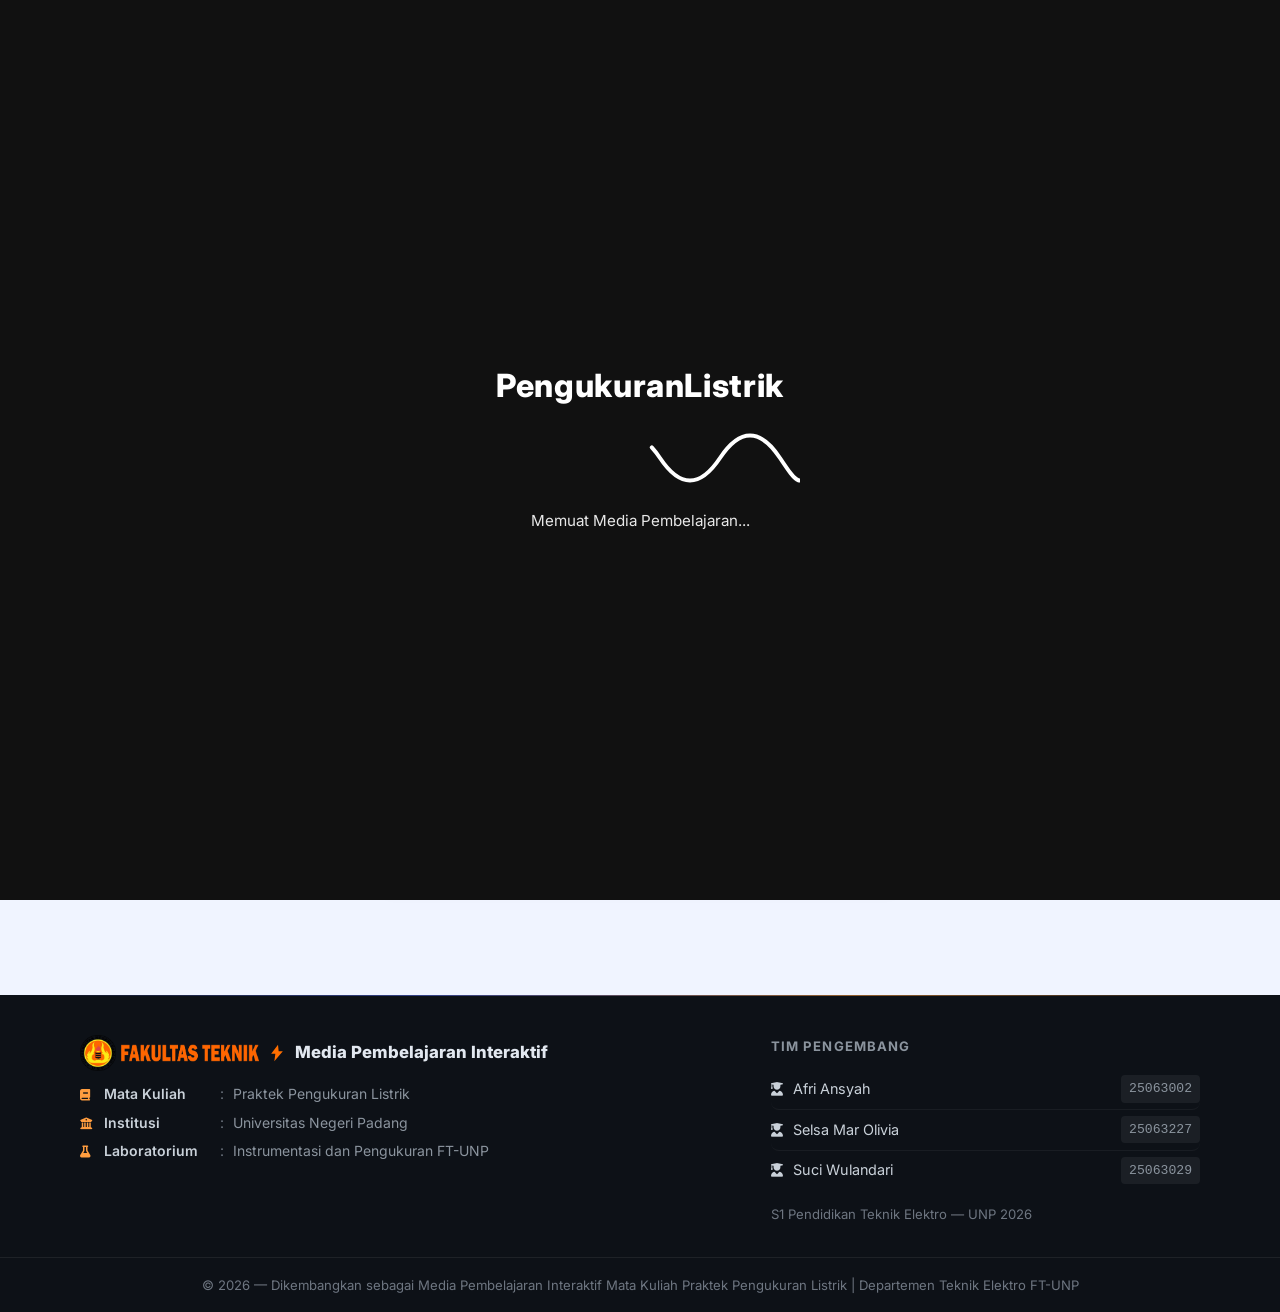
==== commit 891cf09f: "update" ====
--- a/kuis.html
+++ b/kuis.html
@@ -61,8 +61,7 @@
         <div style="margin-bottom:2rem">
           <span class="badge">Evaluasi</span>
           <h2 class="section-title" style="margin-top:0.5rem">Kuis Interaktif</h2>
-          <p class="section-subtitle">Uji pemahaman materi Pengukuran Tegangan AC &amp; DC</p>
-        </div>
+        
 
         <!-- PRE-QUIZ -->
         <div class="quiz-screen is-active" id="screenPre">
--- a/style.css
+++ b/style.css
@@ -622,8 +622,6 @@
       from { opacity: 0; transform: translateY(24px) scale(0.98); }
       to   { opacity: 1; transform: translateY(0) scale(1); }
     }
-    .reveal { opacity: 0; transform: translateY(24px) scale(0.98); }
-    .reveal.is-visible { animation: fadeInUp 0.6s cubic-bezier(0.22, 1, 0.36, 1) forwards; }
     .back-to-top { position: fixed; bottom: 1.5rem; right: 1.5rem; z-index: 990; width: 44px; height: 44px; border-radius: 50%; background: var(--primary); color: #fff; border: none; font-size: 1.1rem; cursor: pointer; box-shadow: 0 4px 16px rgba(17,17,17,0.3); transition: var(--transition); opacity: 0; visibility: hidden; display: grid; place-items: center; }
     .back-to-top.is-visible { opacity: 1; visibility: visible; }
     .back-to-top:hover { transform: translateY(-3px); box-shadow: 0 8px 24px rgba(17,17,17,0.4); }
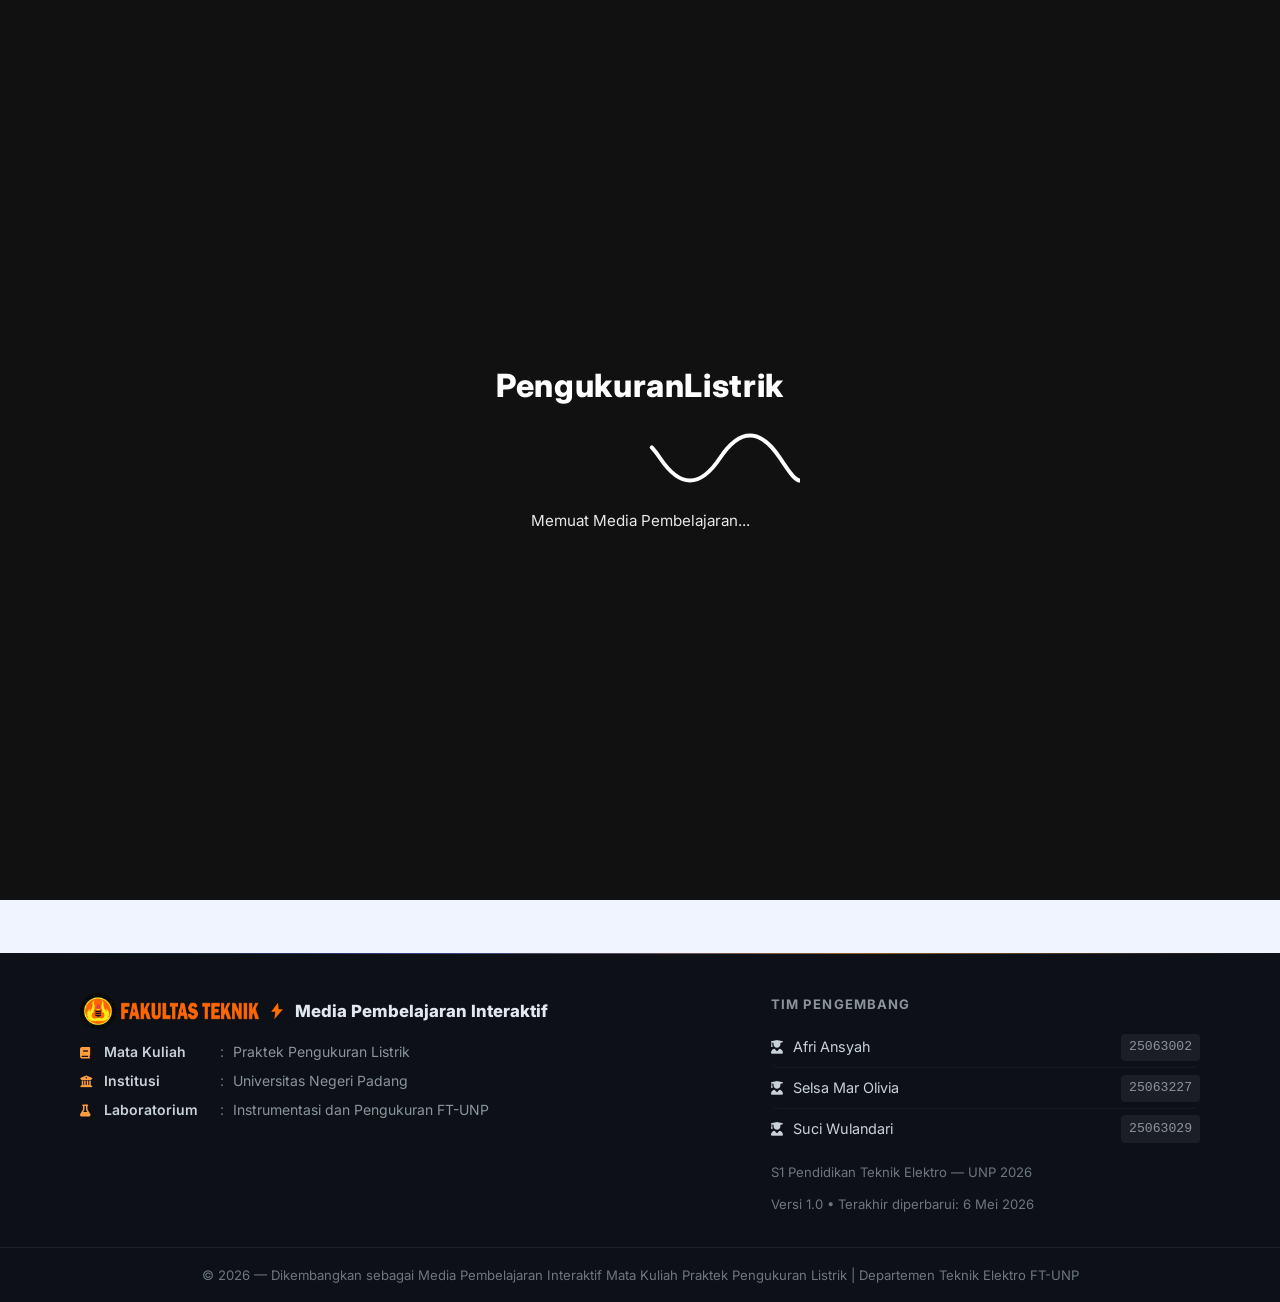
==== commit 00e86450: "update" ====
--- a/kuis.html
+++ b/kuis.html
@@ -61,14 +61,14 @@
         <div style="margin-bottom:2rem">
           <span class="badge">Evaluasi</span>
           <h2 class="section-title" style="margin-top:0.5rem">Kuis Interaktif</h2>
-        
+          <p class="section-subtitle">Uji pemahaman materi Pengukuran Tegangan AC &amp; DC</p>
+        </div>
 
         <!-- PRE-QUIZ -->
         <div class="quiz-screen is-active" id="screenPre">
           <div class="card pre-quiz-card">
             <span class="pre-quiz-icon"><i class="fas fa-brain"></i></span>
             <h3 class="section-title" style="margin:0 0 0.25rem">Siap Mulai Kuis?</h3>
-            <p style="margin:0;color:var(--text-muted);font-size:0.95rem">Uji pemahamanmu tentang Job 3</p>
 
             <div class="quiz-field">
               <label for="quizUserName">Nama Pengguna</label>
@@ -84,7 +84,6 @@
             <button class="btn-primary" style="width:100%;max-width:280px" onclick="quizStart()">
               Mulai Kuis &rarr;
             </button>
-            <p class="pre-quiz-note">Soal diambil secara acak dari bank soal 45 pertanyaan</p>
           </div>
         </div>
 
@@ -205,6 +204,7 @@
           <p style="margin:0.75rem 0 0;font-size:0.82rem;color:#6e7681">
             S1 Pendidikan Teknik Elektro &mdash; UNP 2026
           </p>
+          <p class="footer-meta">Versi 1.0 &bull; Terakhir diperbarui: 6 Mei 2026</p>
         </div>
       </div>
     </div>
--- a/style.css
+++ b/style.css
@@ -202,11 +202,13 @@
     .section-title { margin: 0 0 0.6rem; font-size: clamp(1.4rem, 2.5vw, 2.1rem); line-height: 1.25; color: var(--primary); letter-spacing: 0.01em; }
     .section-subtitle { margin: 0; color: var(--text-muted); font-size: 1rem; }
 
-    .grid-2, .grid-3 { display: grid; gap: 1rem; }
+    .grid-2, .grid-3, .grid-4 { display: grid; gap: 1rem; }
     .grid-2 { grid-template-columns: repeat(2, minmax(0,1fr)); }
     .grid-3 { grid-template-columns: repeat(3, minmax(0,1fr)); }
+    .grid-4 { grid-template-columns: repeat(4, minmax(0,1fr)); }
     @media (max-width: 900px) { .grid-3 { grid-template-columns: repeat(2, minmax(0,1fr)); } }
-    @media (max-width: 700px) { .grid-2, .grid-3 { grid-template-columns: 1fr; } }
+    @media (max-width: 900px) { .grid-4 { grid-template-columns: repeat(2, minmax(0,1fr)); } }
+    @media (max-width: 700px) { .grid-2, .grid-3, .grid-4 { grid-template-columns: 1fr; } }
 
     /* =========================================================
        Scroll Progress
@@ -320,6 +322,7 @@
     .typewriter-cursor { display: inline-block; width: 1ch; color: var(--secondary); animation: cursorBlink 1.1s ease-in-out infinite; }
     @keyframes cursorBlink { 0%, 100% { opacity: 1; } 50% { opacity: 0; } }
     .hero-subtitle { margin: 0; color: var(--text-muted); max-width: 62ch; font-size: 1.03rem; }
+    .hero-note { margin: 0.75rem 0 0; color: var(--text-muted); max-width: 70ch; font-size: 0.98rem; }
     .hero-actions { margin-top: 1.25rem; display: flex; flex-wrap: wrap; gap: 0.75rem; }
     .stats-grid { margin-top: 2rem; }
     .stat-card { padding: 1rem; }
@@ -361,6 +364,122 @@
       gap: 1rem;
       position: relative;
     }
+
+    .flow-meta {
+      margin: 0.55rem 0 0;
+      font-size: 0.78rem;
+      color: var(--text-muted);
+    }
+
+    .feature-card { padding: 1.25rem; }
+    .feature-icon {
+      width: 54px;
+      height: 54px;
+      border-radius: 50%;
+      background: rgba(17,17,17,0.08);
+      display: grid;
+      place-items: center;
+      font-size: 1.35rem;
+      color: var(--primary);
+      margin-bottom: 0.85rem;
+    }
+    .feature-title {
+      margin: 0 0 0.35rem;
+      font-size: 1.02rem;
+      color: var(--text-primary);
+    }
+    .feature-desc {
+      margin: 0;
+      font-size: 0.9rem;
+      color: var(--text-muted);
+      line-height: 1.75;
+    }
+
+    .quickstart-card { padding: 1.5rem; }
+    .quickstart-head {
+      display: flex;
+      align-items: flex-start;
+      justify-content: space-between;
+      gap: 1rem;
+      flex-wrap: wrap;
+      margin-bottom: 1.25rem;
+    }
+    .quickstart-actions { display: flex; gap: 0.65rem; flex-wrap: wrap; }
+    .quickstart-list {
+      list-style: none;
+      margin: 0;
+      padding: 0;
+      display: grid;
+      grid-template-columns: repeat(2, minmax(0, 1fr));
+      gap: 1rem;
+      counter-reset: qstep;
+    }
+    .quickstart-list li {
+      counter-increment: qstep;
+      padding: 1rem;
+      border-radius: var(--radius-md);
+      border: 1px solid rgba(17,17,17,0.10);
+      background: linear-gradient(180deg, rgba(240,244,255,0.85), rgba(255,255,255,0.92));
+      position: relative;
+      overflow: hidden;
+    }
+    .quickstart-list li::before {
+      content: counter(qstep);
+      position: absolute;
+      top: 0.9rem;
+      right: 0.9rem;
+      width: 34px;
+      height: 34px;
+      border-radius: 50%;
+      display: grid;
+      place-items: center;
+      font-weight: 900;
+      color: #fff;
+      background: linear-gradient(135deg, var(--primary), #2b2b2b);
+      box-shadow: 0 10px 18px rgba(17,17,17,0.18);
+    }
+    .quickstart-title { margin: 0; font-weight: 800; color: var(--primary); }
+    .quickstart-desc { margin: 0.35rem 0 0; color: var(--text-muted); font-size: 0.9rem; line-height: 1.7; }
+    .quickstart-meta { margin: 0.65rem 0 0; font-size: 0.82rem; color: var(--text-muted); font-weight: 600; }
+
+    @media (max-width: 700px) {
+      .quickstart-list { grid-template-columns: 1fr; }
+    }
+
+    .faq-grid {
+      display: grid;
+      gap: 0.85rem;
+      max-width: 900px;
+      margin: 0 auto;
+    }
+    .faq-item { padding: 1rem 1.25rem; }
+    .faq-item summary {
+      cursor: pointer;
+      font-weight: 800;
+      color: var(--primary);
+      display: flex;
+      align-items: center;
+      justify-content: space-between;
+      gap: 1rem;
+      list-style: none;
+    }
+    .faq-item summary::-webkit-details-marker { display: none; }
+    .faq-item summary::after {
+      content: "+";
+      flex: 0 0 auto;
+      width: 28px;
+      height: 28px;
+      border-radius: 8px;
+      display: grid;
+      place-items: center;
+      background: rgba(17,17,17,0.08);
+      color: var(--primary);
+      font-weight: 900;
+    }
+    .faq-item[open] summary::after { content: "−"; }
+    .faq-item p { margin: 0.75rem 0 0; color: var(--text-muted); line-height: 1.75; }
+
+    .footer-meta { margin: 0.6rem 0 0; font-size: 0.82rem; color: #6e7681; }
 
     @media (max-width: 900px) {
       .home-about-grid { grid-template-columns: repeat(2, minmax(0, 1fr)); }
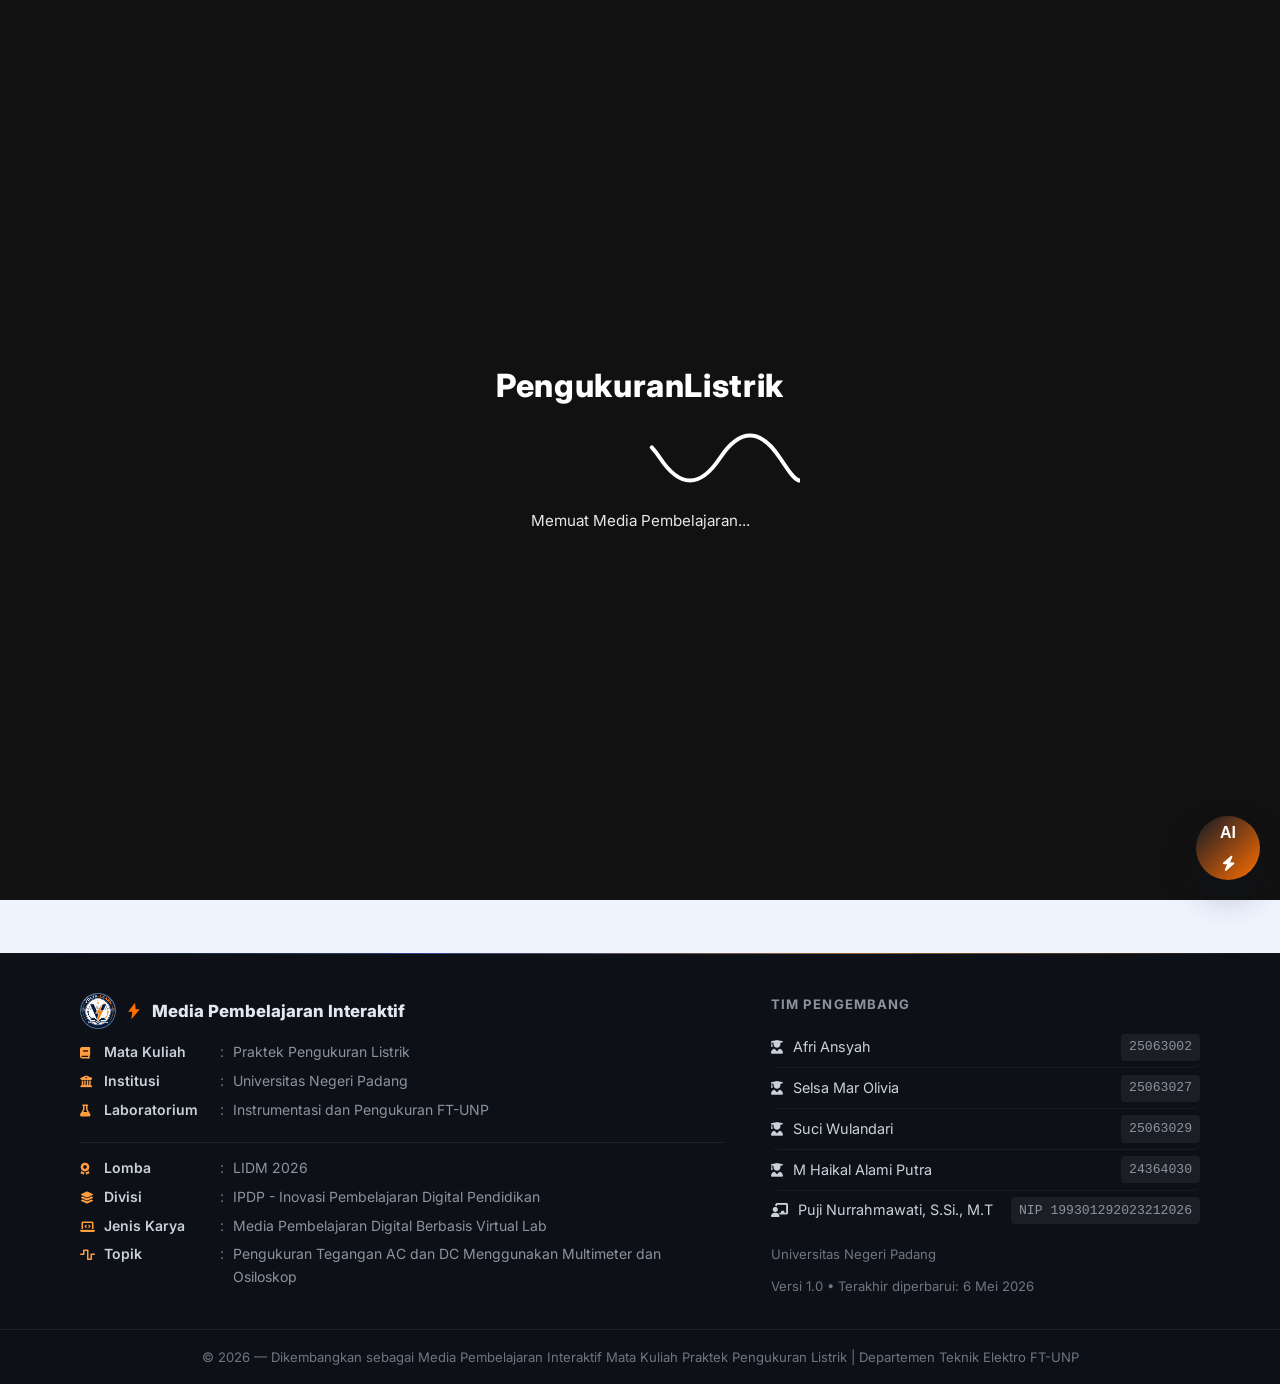
==== commit cb1968ac: "Redeploy" ====
--- a/kuis.html
+++ b/kuis.html
@@ -3,16 +3,17 @@
 <head>
   <meta charset="UTF-8" />
   <meta name="viewport" content="width=device-width, initial-scale=1.0" />
-  <meta name="description" content="Kuis Interaktif Pengukuran Listrik Job 3 — Evaluasi pemahaman materi tegangan AC dan DC dengan 25 soal pilihan ganda acak dari bank soal FT-UNP." />
+  <meta name="description" content="Kuis Evaluasi Pengukuran Listrik — Evaluasi pemahaman materi tegangan AC dan DC dengan 25 soal pilihan ganda acak dari bank soal FT-UNP." />
   <meta name="keywords" content="Pengukuran Listrik, Tegangan AC, Tegangan DC, Laboratorium, Teknik Elektro, UNP" />
-  <meta name="author" content="Afri Ansyah, Selsa Mar Olivia, Suci Wulandari — S1 Pendidikan Teknik Elektro UNP" />
+  <meta name="author" content="Afri Ansyah, Selsa Mar Olivia, Suci Wulandari, M Haikal Alami Putra — Universitas Negeri Padang" />
   <meta name="robots" content="index, follow" />
-  <title>Kuis Interaktif &mdash; PengukuranListrik</title>
+  <title>Kuis Evaluasi &mdash; PengukuranListrik</title>
   <meta name="theme-color" content="#111111" />
   <link rel="manifest" href="manifest.webmanifest" />
-  <link rel="icon" href="logoftunp.png" />
-  <link rel="apple-touch-icon" href="logoftunp.png" />
+  <link rel="icon" href="logobaru.png" />
+  <link rel="apple-touch-icon" href="logobaru.png" />
   <link rel="stylesheet" href="style.css">
+  <link rel="stylesheet" href="aiTutor.css">
   <link rel="stylesheet" href="https://cdnjs.cloudflare.com/ajax/libs/font-awesome/6.5.0/css/all.min.css">
 </head>
 <body>
@@ -33,7 +34,8 @@
   <header class="site-header">
     <div class="container navbar">
       <a href="index.html" class="brand" aria-label="PengukuranListrik Beranda">
-        <img src="logoftunp.png" alt="Logo Fakultas Teknik UNP" class="brand-logo">
+        <img src="logobaru.png" alt="Logo Departemen Teknik Elektro UNP" class="brand-logo">
+        <span class="brand-name">DAPARTEMEN TEKNIK ELEKTRO</span>
         <svg viewBox="0 0 24 24" fill="none" xmlns="http://www.w3.org/2000/svg" aria-hidden="true">
           <path d="M13.2 2L5 13h5l-1.2 9L19 10h-5l-.8-8z" fill="currentColor"></path>
         </svg>
@@ -47,9 +49,9 @@
           <li><a href="index.html">Beranda</a></li>
           <li><a href="materi.html">Materi</a></li>
           <li><a href="prosedur.html">Prosedur</a></li>
-          <li><a href="simulasi.html">Simulasi</a></li>
-          <li><a href="simulasi-kesalahan.html">Kesalahan</a></li>
-          <li><a href="kuis.html" class="is-active">Kuis</a></li>
+          <li><a href="simulasi.html">Simulasi Virtual</a></li>
+          <li><a href="simulasi-kesalahan.html">Kesalahan Pengukuran</a></li>
+          <li><a href="kuis.html" class="is-active">Kuis Evaluasi</a></li>
           <li><a href="tentang.html">Tentang</a></li>
         </ul>
       </nav>
@@ -60,7 +62,7 @@
       <div class="container">
         <div style="margin-bottom:2rem">
           <span class="badge">Evaluasi</span>
-          <h2 class="section-title" style="margin-top:0.5rem">Kuis Interaktif</h2>
+          <h2 class="section-title" style="margin-top:0.5rem">Kuis Evaluasi</h2>
           <p class="section-subtitle">Uji pemahaman materi Pengukuran Tegangan AC &amp; DC</p>
         </div>
 
@@ -68,7 +70,7 @@
         <div class="quiz-screen is-active" id="screenPre">
           <div class="card pre-quiz-card">
             <span class="pre-quiz-icon"><i class="fas fa-brain"></i></span>
-            <h3 class="section-title" style="margin:0 0 0.25rem">Siap Mulai Kuis?</h3>
+            <h3 class="section-title" style="margin:0 0 0.25rem">Siap Mulai Kuis Evaluasi?</h3>
 
             <div class="quiz-field">
               <label for="quizUserName">Nama Pengguna</label>
@@ -82,7 +84,7 @@
               <li><span><i class="fas fa-check-circle"></i></span> Jawaban langsung dikoreksi setelah dipilih</li>
             </ul>
             <button class="btn-primary" style="width:100%;max-width:280px" onclick="quizStart()">
-              Mulai Kuis &rarr;
+              Mulai Kuis Evaluasi &rarr;
             </button>
           </div>
         </div>
@@ -115,7 +117,29 @@
               <span class="result-score-val" id="resultScoreVal">0</span>
             </div>
             <p class="result-user" id="resultUser" style="margin:0.25rem 0 0.75rem;color:var(--text-muted)">Nama: -</p>
-            <div class="grade-badge" id="gradeBadge">A &mdash; Sangat Baik</div>
+            <div class="grade-badge" id="gradeBadge">Baik</div>
+            <div class="quiz-result-summary" aria-label="Rekap hasil kuis evaluasi">
+              <div>
+                <span>Jumlah Soal</span>
+                <strong id="summaryTotal">0</strong>
+              </div>
+              <div>
+                <span>Jawaban Benar</span>
+                <strong id="summaryCorrect">0</strong>
+              </div>
+              <div>
+                <span>Jawaban Salah</span>
+                <strong id="summaryWrong">0</strong>
+              </div>
+              <div>
+                <span>Skor Akhir</span>
+                <strong id="summaryScore">0</strong>
+              </div>
+              <div class="summary-status">
+                <span>Keterangan Hasil</span>
+                <strong id="summaryStatus">-</strong>
+              </div>
+            </div>
             <div class="result-stats">
               <div class="result-stat-item">
                 <p class="result-score-val" id="rCorrect">0</p>
@@ -157,7 +181,7 @@
         <!-- Left column -->
         <div>
           <div class="footer-brand">
-            <img src="logoftunp.png" alt="Logo Fakultas Teknik UNP" class="footer-logo">
+            <img src="logobaru.png" alt="Logo Departemen Teknik Elektro UNP" class="footer-logo">
             <svg viewBox="0 0 24 24" fill="none" aria-hidden="true">
               <path d="M13.2 2L5 13h5l-1.2 9L19 10h-5l-.8-8z" fill="currentColor"/>
             </svg>
@@ -194,15 +218,23 @@
             </li>
             <li>
               <span><i class="fas fa-user-graduate"></i> Selsa Mar Olivia</span>
-              <span class="footer-nim">25063227</span>
+              <span class="footer-nim">25063027</span>
             </li>
             <li>
               <span><i class="fas fa-user-graduate"></i> Suci Wulandari</span>
               <span class="footer-nim">25063029</span>
             </li>
+            <li>
+              <span><i class="fas fa-user-graduate"></i> M Haikal Alami Putra</span>
+              <span class="footer-nim">24364030</span>
+            </li>
+            <li>
+              <span><i class="fas fa-chalkboard-teacher"></i> Puji Nurrahmawati, S.Si., M.T</span>
+              <span class="footer-nim">NIP 199301292023212026</span>
+            </li>
           </ul>
           <p style="margin:0.75rem 0 0;font-size:0.82rem;color:#6e7681">
-            S1 Pendidikan Teknik Elektro &mdash; UNP 2026
+            Universitas Negeri Padang
           </p>
           <p class="footer-meta">Versi 1.0 &bull; Terakhir diperbarui: 6 Mei 2026</p>
         </div>
@@ -215,6 +247,8 @@
       </div>
     </div>
   </footer>
+  <script src="knowledgeBase.js"></script>
+  <script src="aiTutor.js"></script>
   <script src="script.js"></script>
 </body>
-</html>+</html>
--- a/style.css
+++ b/style.css
@@ -20,6 +20,12 @@
   --transition-fast : all var(--dur-fast) var(--ease-out);
   --transition-base : all var(--dur-base) var(--ease-out);
 
+  /* Motion tuning */
+  --tilt-max: 4deg;
+  --lift-sm: -3px;
+  --lift-md: -4px;
+  --shine-opacity: 0.35;
+
       --primary: #111111;
       --secondary: #ff6f00;
       --surface: #ffffff;
@@ -56,16 +62,26 @@
     /* Scroll reveal */
     .reveal {
       opacity: 0;
-      transform: translateY(24px);
-      transition: opacity var(--dur-slow) var(--ease-out),
-                  transform var(--dur-slow) var(--ease-out);
+      transform: translate3d(0, 18px, 0) scale(0.99);
+      filter: blur(3px);
+      transition:
+        opacity var(--dur-slow) var(--ease-out) var(--reveal-delay, 0ms),
+        transform var(--dur-slow) var(--ease-out) var(--reveal-delay, 0ms),
+        filter var(--dur-slow) var(--ease-out) var(--reveal-delay, 0ms);
+      will-change: transform, opacity, filter;
     }
     .reveal.is-visible {
       opacity: 1;
       transform: none;
+      filter: blur(0);
     }
     @media (prefers-reduced-motion: reduce) {
-      .reveal { opacity: 1; transform: none; }
+      .reveal {
+        opacity: 1;
+        transform: none;
+        filter: none;
+        transition: none;
+      }
     }
 
     /* =========================================================
@@ -76,14 +92,41 @@
       border-radius: var(--radius-md);
       box-shadow: var(--shadow-md);
       border: 1px solid rgba(17,17,17,0.10);
-      transition: transform var(--dur-fast) var(--ease-out), box-shadow var(--dur-fast) var(--ease-out);
+      --card-lift: 0px;
+      --card-tilt-x: 0deg;
+      --card-tilt-y: 0deg;
+      transform: translate3d(0, var(--card-lift), 0) rotateX(var(--card-tilt-x)) rotateY(var(--card-tilt-y));
+      transform-style: preserve-3d;
+      transition:
+        transform var(--dur-fast) var(--ease-out),
+        box-shadow var(--dur-fast) var(--ease-out),
+        border-color var(--dur-fast) var(--ease-out);
       will-change: transform;
       position: relative;
+      overflow: hidden;
+    }
+    .card::before {
+      content: "";
+      position: absolute;
+      inset: -1px;
+      pointer-events: none;
+      background:
+        radial-gradient(120% 60% at 10% 0%, rgba(255,255,255,0.65), transparent 55%),
+        linear-gradient(120deg, transparent 0%, rgba(255,255,255,var(--shine-opacity)) 18%, transparent 36%);
+      transform: translate3d(-55%, 0, 0);
+      opacity: 0;
+      transition: transform var(--dur-slow) var(--ease-out), opacity var(--dur-fast) var(--ease-out);
+      mix-blend-mode: soft-light;
     }
     @media (hover: hover) and (pointer: fine) {
       .card:hover {
-        transform: translateY(-3px);
+        --card-lift: var(--lift-sm);
         box-shadow: 0 8px 24px rgba(0,0,0,0.08);
+        border-color: rgba(17,17,17,0.16);
+      }
+      .card:hover::before {
+        opacity: 1;
+        transform: translate3d(55%, 0, 0);
       }
     }
     .card:focus-within {
@@ -97,7 +140,7 @@
     }
     @media (hover: hover) and (pointer: fine) {
       .stat-card:hover, .member-card:hover, .formula-card:hover, .apd-card:hover {
-        transform: translateY(-4px);
+        --card-lift: var(--lift-md);
         box-shadow: var(--shadow-lg);
       }
     }
@@ -116,6 +159,34 @@
       transition: transform var(--dur-base) var(--ease-out), box-shadow var(--dur-base) var(--ease-out), background-color var(--dur-base) var(--ease-out), border-color var(--dur-base) var(--ease-out);
       user-select: none;
       white-space: nowrap;
+      position: relative;
+      isolation: isolate;
+    }
+
+    /* Button shine sweep (premium micro-interaction) */
+    .btn-primary::after,
+    .btn-secondary::after {
+      content: "";
+      position: absolute;
+      inset: -2px;
+      pointer-events: none;
+      background: linear-gradient(120deg, transparent 0%, rgba(255,255,255,0.55) 18%, transparent 36%);
+      transform: translate3d(-65%, 0, 0);
+      opacity: 0;
+      transition: transform 520ms var(--ease-out), opacity 160ms var(--ease-out);
+      mix-blend-mode: soft-light;
+    }
+    @media (hover: hover) and (pointer: fine) {
+      .btn-primary:hover::after,
+      .btn-secondary:hover::after {
+        opacity: 1;
+        transform: translate3d(65%, 0, 0);
+      }
+    }
+    .btn-primary:focus-visible::after,
+    .btn-secondary:focus-visible::after {
+      opacity: 1;
+      transform: translate3d(65%, 0, 0);
     }
     .btn-primary {
       color: #fff;
@@ -214,7 +285,14 @@
        Scroll Progress
        ========================================================= */
     .scroll-progress { position: fixed; top: 0; left: 0; width: 100%; height: 4px; z-index: 1100; background: rgba(255,255,255,0.35); backdrop-filter: blur(2px); }
-    .scroll-progress__bar { height: 100%; width: 0; background: linear-gradient(90deg,var(--secondary),#ff9d3f); transition: width 0.1s linear; }
+    .scroll-progress__bar {
+      height: 100%;
+      width: 100%;
+      transform: scaleX(0);
+      transform-origin: left;
+      background: linear-gradient(90deg,var(--secondary),#ff9d3f);
+      will-change: transform;
+    }
 
     /* =========================================================
        Loading Screen
@@ -245,7 +323,17 @@
     }
     .navbar { min-height: var(--header-height); display: flex; align-items: center; justify-content: space-between; gap: 1rem; transition: box-shadow var(--dur-base) var(--ease-out), background var(--dur-base) var(--ease-out); }
     .navbar.scrolled { box-shadow: 0 2px 16px rgba(0,0,0,0.08); background: rgba(255,255,255,0.95); backdrop-filter: blur(8px); }
-    .brand { display: inline-flex; align-items: center; gap: 0.55rem; font-weight: 800; color: var(--primary); font-size: 1rem; letter-spacing: 0.01em; }
+    .brand { display: inline-flex; align-items: center; gap: 0.55rem; min-width: 0; font-weight: 800; color: var(--primary); font-size: 1rem; letter-spacing: 0.01em; }
+    .brand-name {
+      display: inline-block;
+      max-width: 245px;
+      color: var(--primary);
+      font-size: 1.05rem;
+      font-weight: 900;
+      line-height: 1.08;
+      letter-spacing: 0;
+      text-transform: uppercase;
+    }
     .brand svg { width: 24px; height: 24px; color: var(--secondary); }
     .menu-toggle { display: none; }
     .menu-button { display: none; width: 44px; height: 44px; border-radius: 10px; border: 1px solid rgba(17,17,17,0.2); background: #fff; align-items: center; justify-content: center; cursor: pointer; transition: var(--transition); }
@@ -253,7 +341,7 @@
     .menu-button span::before { top: -6px; position: absolute; left: 0; }
     .menu-button span::after { top: 6px; position: absolute; left: 0; }
     .nav-links { display: flex; align-items: center; gap: 0.5rem; list-style: none; margin: 0; padding: 0; }
-    .nav-links a { position: relative; display: inline-flex; padding: 0.5rem 0.85rem; border-radius: 8px; font-size: 0.95rem; color: var(--text-primary); transition: var(--transition-fast); }
+    .nav-links a { position: relative; display: inline-flex; padding: 0.5rem 0.7rem; border-radius: 8px; font-size: 0.9rem; color: var(--text-primary); transition: var(--transition-fast); white-space: nowrap; }
     .nav-links a:hover { color: var(--primary); background: rgba(17,17,17,0.07); }
     .nav-links a.is-active { color: var(--primary); font-weight: 700; background: rgba(17,17,17,0.12); }
 
@@ -286,15 +374,44 @@
       border-radius: 3px;
       background: var(--secondary);
     }
-    @media (max-width: 860px) {
+    @media (max-width: 1040px) {
       .menu-button { display: inline-flex; }
-      .nav-wrap { position: absolute; top: calc(var(--header-height) + 1px); right: 1rem; left: 1rem; background: #fff; border: 1px solid rgba(17,17,17,0.12); border-radius: var(--radius); box-shadow: var(--shadow); max-height: 0; overflow: hidden; opacity: 0; visibility: hidden; transition: max-height 0.35s cubic-bezier(0.4, 0, 0.2, 1), opacity 0.25s ease, visibility 0.25s ease; }
+      .brand-name { max-width: 230px; font-size: 0.96rem; }
+      .nav-wrap { position: absolute; top: calc(var(--header-height) + 1px); right: 1rem; left: 1rem; background: rgba(255,255,255,0.98); border: 1px solid rgba(17,17,17,0.12); border-radius: var(--radius); box-shadow: var(--shadow-lg); max-height: 0; overflow: hidden; opacity: 0; visibility: hidden; pointer-events: none; transform: translate3d(0, -10px, 0) scale(0.98); backdrop-filter: blur(12px); -webkit-backdrop-filter: blur(12px); transition: max-height 0.35s cubic-bezier(0.4, 0, 0.2, 1), opacity 0.25s ease, visibility 0.25s ease, transform 0.35s var(--ease-out); }
       .nav-links { flex-direction: column; align-items: stretch; padding: 0.6rem; }
       .nav-links a { padding: 0.7rem 0.85rem; }
-      .menu-toggle:checked ~ .nav-wrap { max-height: 70vh; opacity: 1; visibility: visible; }
+      .nav-wrap .nav-links li a { opacity: 0; transform: translate3d(0, -6px, 0); transition: opacity var(--dur-base) var(--ease-out), transform var(--dur-base) var(--ease-out); }
+      .menu-toggle:checked ~ .nav-wrap { max-height: calc(100vh - var(--header-height) - 1rem); opacity: 1; visibility: visible; pointer-events: auto; transform: none; overflow-y: auto; }
+      .menu-toggle:checked ~ .nav-wrap .nav-links li a { opacity: 1; transform: none; }
+      .menu-toggle:checked ~ .nav-wrap .nav-links li:nth-child(1) a { transition-delay: 30ms; }
+      .menu-toggle:checked ~ .nav-wrap .nav-links li:nth-child(2) a { transition-delay: 70ms; }
+      .menu-toggle:checked ~ .nav-wrap .nav-links li:nth-child(3) a { transition-delay: 110ms; }
+      .menu-toggle:checked ~ .nav-wrap .nav-links li:nth-child(4) a { transition-delay: 150ms; }
+      .menu-toggle:checked ~ .nav-wrap .nav-links li:nth-child(5) a { transition-delay: 190ms; }
+      .menu-toggle:checked ~ .nav-wrap .nav-links li:nth-child(6) a { transition-delay: 230ms; }
+      .menu-toggle:checked ~ .nav-wrap .nav-links li:nth-child(7) a { transition-delay: 270ms; }
       .menu-toggle:checked + .menu-button span { background: transparent; }
       .menu-toggle:checked + .menu-button span::before { transform: translateY(6px) rotate(45deg); }
       .menu-toggle:checked + .menu-button span::after { transform: translateY(-6px) rotate(-45deg); }
+    }
+
+    @media (max-width: 560px) {
+      .brand { gap: 0.45rem; }
+      .brand-name { max-width: 185px; font-size: 0.84rem; }
+      .brand svg { display: none; }
+    }
+
+    @media (max-width: 380px) {
+      .brand-name { max-width: 160px; font-size: 0.76rem; }
+    }
+
+    @media (prefers-reduced-motion: reduce) {
+      .card, .card::before { transition: none; }
+    }
+
+    @media (max-width: 1040px) and (prefers-reduced-motion: reduce) {
+      .nav-wrap { transition: none; transform: none; }
+      .nav-wrap .nav-links li a { transition: none; transform: none; opacity: 1; }
     }
 
     /* =========================================================
@@ -365,6 +482,8 @@
       position: relative;
     }
 
+    .learning-flow-grid { grid-template-columns: repeat(6, minmax(0, 1fr)); }
+
     .flow-meta {
       margin: 0.55rem 0 0;
       font-size: 0.78rem;
@@ -475,9 +594,31 @@
       background: rgba(17,17,17,0.08);
       color: var(--primary);
       font-weight: 900;
-    }
-    .faq-item[open] summary::after { content: "−"; }
-    .faq-item p { margin: 0.75rem 0 0; color: var(--text-muted); line-height: 1.75; }
+      transition: transform var(--dur-fast) var(--ease-out), background-color var(--dur-fast) var(--ease-out);
+    }
+    .faq-item[open] summary::after {
+      content: "−";
+      transform: rotate(180deg) scale(1.06);
+      background: rgba(255, 111, 0, 0.14);
+    }
+    .faq-item p {
+      margin: 0.75rem 0 0;
+      color: var(--text-muted);
+      line-height: 1.75;
+      opacity: 0;
+      transform: translate3d(0, -4px, 0);
+      max-height: 0;
+      overflow: hidden;
+      transition:
+        max-height var(--dur-slow) var(--ease-out),
+        opacity var(--dur-base) var(--ease-out),
+        transform var(--dur-base) var(--ease-out);
+    }
+    .faq-item[open] p {
+      opacity: 1;
+      transform: none;
+      max-height: 260px;
+    }
 
     .footer-meta { margin: 0.6rem 0 0; font-size: 0.82rem; color: #6e7681; }
 
@@ -516,8 +657,8 @@
      .tab-btn { display: inline-flex; align-items: center; gap: 0.5rem; padding: 0.7rem 1.1rem; border: none; border-bottom: 3px solid transparent; background: transparent; color: var(--text-muted); font-size: 0.97rem; font-weight: 600; cursor: pointer; border-radius: var(--radius-sm) var(--radius-sm) 0 0; transition: background-color 0.18s cubic-bezier(0.4, 0, 0.2, 1), color 0.18s cubic-bezier(0.4, 0, 0.2, 1); margin-bottom: -2px; }
     .tab-btn:hover { color: var(--primary); background: rgba(17,17,17,0.06); }
      .tab-btn.is-active { color: var(--primary); border-bottom-color: transparent; background: rgba(17,17,17,0.07); box-shadow: inset 0 3px 0 var(--secondary); }
-     .tab-panel { display: none; opacity: 0; transform: translateX(-8px); transition: opacity 0.35s ease, transform 0.35s ease; }
-     .tab-panel.is-active { display: block; opacity: 1; transform: translateX(0); }
+    .tab-panel { display: none; opacity: 0; transform: translate3d(-10px, 0, 0) scale(0.99); filter: blur(2px); transition: opacity 0.35s var(--ease-out), transform 0.35s var(--ease-out), filter 0.35s var(--ease-out); }
+    .tab-panel.is-active { display: block; opacity: 1; transform: none; filter: blur(0); }
 
     .oscilloscope-wrap { display: grid; grid-template-columns: repeat(2,minmax(0,1fr)); gap: 1.25rem; margin-bottom: 2rem; }
     @media (max-width: 700px) { .oscilloscope-wrap { grid-template-columns: 1fr; } }
@@ -628,8 +769,13 @@
     .stepper-dot.is-active { background: var(--primary); border-color: var(--primary); color: #fff; transform: scale(1.15); }
     .stepper-body { padding: 1.25rem; }
     .step-pane { display: none; }
-    .step-pane.is-active { display: block; animation: stepFadeIn 0.3s ease; }
-    @keyframes stepFadeIn { from { opacity: 0; transform: translateY(8px); } to { opacity: 1; transform: translateY(0); } }
+    .step-pane.is-active { display: block; animation: stepFadeIn 0.42s var(--ease-out); }
+    @keyframes stepFadeIn { from { opacity: 0; transform: translate3d(0, 10px, 0) scale(0.99); filter: blur(2px); } to { opacity: 1; transform: none; filter: blur(0); } }
+
+    @media (prefers-reduced-motion: reduce) {
+      .tab-panel { transition: none; filter: none; transform: none; }
+      .step-pane.is-active { animation: none; }
+    }
     .step-pane-icon { font-size: 2rem; margin-bottom: 0.4rem; display: block; }
     .step-pane h4 { margin: 0 0 0.5rem; color: var(--primary); font-size: 1rem; }
     .step-pane p { margin: 0 0 0.75rem; font-size: 0.95rem; color: var(--text-primary); line-height: 1.65; }
@@ -682,6 +828,41 @@
     .sim-header { padding: 0.9rem 1.25rem; display: flex; align-items: center; gap: 0.65rem; border-bottom: 1px solid rgba(17,17,17,0.08); }
     .sim-header h3 { margin: 0; font-size: 1rem; color: var(--primary); }
     .sim-body { padding: 1.25rem; }
+    .simulation-overview {
+      display: grid;
+      grid-template-columns: repeat(3, minmax(0, 1fr));
+      gap: 1rem;
+      margin-bottom: 1.5rem;
+    }
+    .simulation-overview-card {
+      padding: 1.1rem;
+      display: flex;
+      gap: 0.85rem;
+      align-items: flex-start;
+    }
+    .simulation-overview-card > i {
+      width: 42px;
+      height: 42px;
+      border-radius: 10px;
+      display: grid;
+      place-items: center;
+      background: rgba(255,111,0,0.12);
+      color: var(--secondary);
+      flex: 0 0 auto;
+      margin: 0;
+    }
+    .simulation-overview-card h3 { margin: 0 0 0.25rem; font-size: 0.98rem; color: var(--primary); }
+    .simulation-overview-card p { margin: 0; color: var(--text-muted); font-size: 0.88rem; line-height: 1.6; }
+    .sim-note {
+      margin: 0 0 1rem;
+      padding: 0.8rem 1rem;
+      border-radius: 10px;
+      background: rgba(255,111,0,0.08);
+      border: 1px solid rgba(255,111,0,0.18);
+      color: var(--text-primary);
+      font-size: 0.92rem;
+      line-height: 1.65;
+    }
     .meter-layout { display: grid; grid-template-columns: 1fr 1fr; gap: 1.5rem; align-items: start; }
     @media (max-width: 820px) { .meter-layout { grid-template-columns: 1fr; } }
     .meter-canvas-wrap { text-align: center; }
@@ -701,10 +882,381 @@
     .feedback-card.correct { background: rgba(16,185,129,0.1); border-color: rgba(16,185,129,0.35); border-left: 4px solid var(--success); color: #065f46; }
     .feedback-card.wrong { background: rgba(239,68,68,0.08); border-color: rgba(239,68,68,0.3); border-left: 4px solid var(--danger); color: #b91c1c; }
     .feedback-card.neutral { background: rgba(17,17,17,0.04); border-color: rgba(17,17,17,0.1); color: var(--text-muted); }
-    .result-modal-overlay { position: fixed; inset: 0; z-index: 1300; background: rgba(10,15,30,0.72); display: grid; place-items: center; padding: 1rem; opacity: 0; visibility: hidden; transition: opacity 0.3s ease, visibility 0.3s ease; }
+    .result-modal-overlay { position: fixed; inset: 0; z-index: 1300; background: rgba(10,15,30,0.62); display: grid; place-items: center; padding: 1rem; opacity: 0; visibility: hidden; pointer-events: none; backdrop-filter: blur(10px) saturate(140%); -webkit-backdrop-filter: blur(10px) saturate(140%); transition: opacity 0.26s var(--ease-out), visibility 0.26s var(--ease-out); }
     .result-modal-overlay.is-visible { opacity: 1; visibility: visible; }
-    .result-modal { background: var(--surface); border-radius: 16px; box-shadow: 0 20px 60px rgba(0,0,0,0.25); padding: 2rem; max-width: 400px; width: 100%; text-align: center; transform: scale(0.92); transition: transform 0.3s ease; }
-    .result-modal-overlay.is-visible .result-modal { transform: scale(1); }
+    .result-modal-overlay.is-visible { pointer-events: auto; }
+    .result-modal { background: var(--surface); border-radius: 16px; box-shadow: 0 20px 60px rgba(0,0,0,0.25); padding: 2rem; max-width: 400px; width: 100%; text-align: center; transform: translate3d(0, 14px, 0) scale(0.96); filter: blur(2px); transition: transform 0.32s var(--ease-out), filter 0.32s var(--ease-out); }
+    .result-modal-overlay.is-visible .result-modal { transform: none; filter: blur(0); }
+
+    /* Entry pre-test modal */
+    .entry-pretest-overlay {
+      position: fixed;
+      inset: 0;
+      z-index: 10001;
+      display: grid;
+      place-items: center;
+      padding: 1rem;
+      background: rgba(8, 13, 25, 0.72);
+      opacity: 0;
+      visibility: hidden;
+      pointer-events: none;
+      backdrop-filter: blur(12px) saturate(140%);
+      -webkit-backdrop-filter: blur(12px) saturate(140%);
+      transition: opacity 0.24s var(--ease-out), visibility 0.24s var(--ease-out);
+    }
+
+    .entry-pretest-overlay.is-open {
+      opacity: 1;
+      visibility: visible;
+      pointer-events: auto;
+    }
+
+    .entry-pretest-panel {
+      position: relative;
+      width: min(100%, 720px);
+      max-height: calc(100vh - 2rem);
+      overflow-y: auto;
+      background: linear-gradient(180deg, #ffffff, #f8faff);
+      border: 1px solid rgba(255,255,255,0.72);
+      border-radius: 16px;
+      box-shadow: 0 28px 80px rgba(0,0,0,0.32);
+      padding: 1.5rem;
+      transform: translate3d(0, 16px, 0) scale(0.98);
+      transition: transform 0.28s var(--ease-out);
+    }
+
+    .entry-pretest-overlay.is-open .entry-pretest-panel {
+      transform: none;
+    }
+
+    .entry-pretest-close {
+      position: absolute;
+      top: 0.9rem;
+      right: 0.9rem;
+      width: 40px;
+      height: 40px;
+      border: 1px solid rgba(17,17,17,0.12);
+      border-radius: 10px;
+      background: #fff;
+      color: var(--primary);
+      font-size: 1.35rem;
+      line-height: 1;
+      cursor: pointer;
+      display: grid;
+      place-items: center;
+    }
+
+    .entry-pretest-head {
+      padding-right: 2.5rem;
+      margin-bottom: 1.25rem;
+    }
+
+    .entry-pretest-head h2 {
+      margin: 0.75rem 0 0.4rem;
+      color: var(--primary);
+      font-size: clamp(1.45rem, 3vw, 2rem);
+      line-height: 1.18;
+    }
+
+    .entry-pretest-head p {
+      margin: 0;
+      color: var(--text-muted);
+      font-size: 0.96rem;
+    }
+
+    .entry-pretest-screen {
+      display: none;
+    }
+
+    .entry-pretest-screen.is-active {
+      display: block;
+      animation: fadeInUp 0.3s ease forwards;
+    }
+
+    .entry-pretest-meta {
+      display: flex;
+      align-items: center;
+      justify-content: space-between;
+      gap: 0.75rem;
+      margin-bottom: 0.55rem;
+      color: var(--text-muted);
+      font-size: 0.9rem;
+      font-weight: 800;
+    }
+
+    .entry-pretest-meta span {
+      color: var(--secondary);
+    }
+
+    .entry-pretest-progress {
+      height: 8px;
+      overflow: hidden;
+      border-radius: 999px;
+      background: rgba(17,17,17,0.10);
+      margin-bottom: 1.15rem;
+    }
+
+    .entry-pretest-progress span {
+      display: block;
+      width: 10%;
+      height: 100%;
+      border-radius: inherit;
+      background: linear-gradient(90deg, var(--secondary), #ff9d3f);
+      transition: width 0.24s var(--ease-out);
+    }
+
+    .entry-pretest-question {
+      margin: 0 0 1rem;
+      padding: 1rem;
+      border-radius: 12px;
+      background: #fff;
+      border: 1px solid rgba(17,17,17,0.10);
+      color: var(--text-primary);
+      font-size: 1.02rem;
+      font-weight: 700;
+      line-height: 1.6;
+    }
+
+    .entry-pretest-options {
+      display: grid;
+      gap: 0.65rem;
+    }
+
+    .entry-pretest-option {
+      display: flex;
+      align-items: flex-start;
+      gap: 0.7rem;
+      width: 100%;
+      min-height: 48px;
+      padding: 0.78rem 0.9rem;
+      border: 1.5px solid rgba(17,17,17,0.14);
+      border-radius: 10px;
+      background: var(--background);
+      color: var(--text-primary);
+      font: inherit;
+      text-align: left;
+      cursor: pointer;
+      transition: background 0.18s var(--ease-out), border-color 0.18s var(--ease-out), transform 0.18s var(--ease-out);
+    }
+
+    .entry-pretest-option:hover:not(:disabled) {
+      border-color: var(--secondary);
+      background: rgba(255,111,0,0.08);
+      transform: translateX(3px);
+    }
+
+    .entry-pretest-option:disabled {
+      cursor: default;
+    }
+
+    .entry-pretest-option .opt-label {
+      flex: 0 0 auto;
+      width: 28px;
+      height: 28px;
+      border-radius: 999px;
+      display: grid;
+      place-items: center;
+      background: rgba(17,17,17,0.10);
+      color: var(--primary);
+      font-size: 0.8rem;
+      font-weight: 900;
+    }
+
+    .entry-pretest-option.is-correct {
+      border-color: var(--success);
+      background: rgba(16,185,129,0.10);
+      color: #065f46;
+    }
+
+    .entry-pretest-option.is-correct .opt-label {
+      background: var(--success);
+      color: #fff;
+    }
+
+    .entry-pretest-option.is-wrong {
+      border-color: var(--danger);
+      background: rgba(239,68,68,0.08);
+      color: #b91c1c;
+    }
+
+    .entry-pretest-option.is-wrong .opt-label {
+      background: var(--danger);
+      color: #fff;
+    }
+
+    .entry-pretest-feedback {
+      min-height: 1.6rem;
+      margin: 0.85rem 0 0;
+      color: var(--text-muted);
+      font-size: 0.92rem;
+      line-height: 1.55;
+    }
+
+    .entry-pretest-feedback.is-correct {
+      color: #047857;
+      font-weight: 700;
+    }
+
+    .entry-pretest-feedback.is-wrong {
+      color: #b91c1c;
+      font-weight: 700;
+    }
+
+    .entry-pretest-actions {
+      display: flex;
+      justify-content: flex-end;
+      flex-wrap: wrap;
+      gap: 0.7rem;
+      margin-top: 1.25rem;
+    }
+
+    .entry-pretest-score {
+      width: 132px;
+      height: 132px;
+      border-radius: 50%;
+      margin: 0 auto 1.1rem;
+      display: grid;
+      place-items: center;
+      background: linear-gradient(135deg, var(--primary), #2b2b2b);
+      color: #fff;
+      box-shadow: 0 0 0 8px rgba(255,111,0,0.12);
+      text-align: center;
+    }
+
+    .entry-pretest-score span {
+      display: block;
+      font-size: 2.25rem;
+      font-weight: 900;
+      line-height: 1;
+    }
+
+    .entry-pretest-score small {
+      display: block;
+      margin-top: -0.35rem;
+      max-width: 90px;
+      color: rgba(255,255,255,0.76);
+      font-size: 0.76rem;
+      font-weight: 800;
+      line-height: 1.2;
+      text-transform: uppercase;
+    }
+
+    .entry-pretest-summary {
+      display: grid;
+      grid-template-columns: repeat(4, minmax(0, 1fr));
+      gap: 0.75rem;
+    }
+
+    .entry-pretest-summary div {
+      padding: 0.9rem;
+      border: 1px solid rgba(17,17,17,0.10);
+      border-radius: 10px;
+      background: #fff;
+    }
+
+    .entry-pretest-summary span {
+      display: block;
+      color: var(--text-muted);
+      font-size: 0.76rem;
+      font-weight: 800;
+      text-transform: uppercase;
+      line-height: 1.35;
+    }
+
+    .entry-pretest-summary strong {
+      display: block;
+      margin-top: 0.25rem;
+      color: var(--primary);
+      font-size: 1rem;
+      line-height: 1.3;
+    }
+
+    .entry-pretest-result-note {
+      margin: 1rem 0 0;
+      color: var(--text-muted);
+      line-height: 1.7;
+    }
+
+    body.entry-pretest-open {
+      overflow: hidden;
+    }
+
+    @media (max-width: 680px) {
+      .entry-pretest-panel {
+        padding: 1.1rem;
+      }
+
+      .entry-pretest-head {
+        padding-right: 2.25rem;
+      }
+
+      .entry-pretest-meta,
+      .entry-pretest-actions {
+        align-items: stretch;
+        flex-direction: column;
+      }
+
+      .entry-pretest-actions .btn-primary,
+      .entry-pretest-actions .btn-secondary {
+        width: 100%;
+      }
+
+      .entry-pretest-summary {
+        grid-template-columns: repeat(2, minmax(0, 1fr));
+      }
+    }
+
+    @media (max-width: 420px) {
+      .entry-pretest-summary {
+        grid-template-columns: 1fr;
+      }
+    }
+
+    /* Report modal (generated in JS) */
+    .report-modal-overlay {
+      position: fixed;
+      inset: 0;
+      z-index: 10000;
+      display: grid;
+      place-items: center;
+      padding: 20px;
+      background: rgba(10,15,30,0.62);
+      backdrop-filter: blur(10px) saturate(140%);
+      -webkit-backdrop-filter: blur(10px) saturate(140%);
+      opacity: 0;
+      visibility: hidden;
+      pointer-events: none;
+      transition: opacity 0.26s var(--ease-out), visibility 0.26s var(--ease-out);
+    }
+    .report-modal-overlay.is-open {
+      opacity: 1;
+      visibility: visible;
+      pointer-events: auto;
+    }
+    .report-modal {
+      background: #ffffff;
+      border-radius: 14px;
+      padding: 40px;
+      max-height: 90vh;
+      overflow-y: auto;
+      max-width: 900px;
+      width: 100%;
+      box-shadow: 0 20px 70px rgba(0,0,0,0.30);
+      transform: translate3d(0, 18px, 0) scale(0.98);
+      filter: blur(2px);
+      transition: transform 0.32s var(--ease-out), filter 0.32s var(--ease-out);
+    }
+    .report-modal-overlay.is-open .report-modal {
+      transform: none;
+      filter: blur(0);
+    }
+    .report-modal-actions {
+      display: flex;
+      gap: 0.75rem;
+      margin-top: 2rem;
+      justify-content: center;
+      flex-wrap: wrap;
+    }
     .result-modal-emoji { font-size: 3rem; display: block; margin-bottom: 0.5rem; }
     .result-modal-title { margin: 0 0 0.35rem; font-size: 1.3rem; color: var(--primary); }
     .result-modal-sub { margin: 0 0 1.5rem; color: var(--text-muted); font-size: 0.95rem; }
@@ -734,6 +1286,481 @@
     .cro-panel-row { display: grid; grid-template-columns: repeat(3,1fr); gap: 0.75rem; margin-top: 0.75rem; }
     @media (max-width: 600px) { .cro-panel-row { grid-template-columns: 1fr 1fr; } }
 
+    .ac-sim-grid {
+      display: grid;
+      grid-template-columns: minmax(0, 1fr) minmax(280px, 0.9fr);
+      gap: 1rem;
+      align-items: stretch;
+    }
+    .ac-lab {
+      display: grid;
+      grid-template-columns: minmax(0, 1.12fr) minmax(320px, 0.88fr);
+      gap: 1rem;
+      align-items: stretch;
+    }
+    .ac-board,
+    .ac-source-panel {
+      border-radius: 12px;
+      border: 1px solid rgba(17,17,17,0.10);
+      background: #111827;
+      padding: 1rem;
+      min-height: 220px;
+      display: flex;
+      flex-direction: column;
+      justify-content: space-between;
+    }
+    .ac-board-head {
+      display: flex;
+      align-items: flex-start;
+      justify-content: space-between;
+      gap: 1rem;
+      margin-bottom: 0.9rem;
+    }
+    .ac-chip {
+      display: inline-flex;
+      align-items: center;
+      min-height: 30px;
+      padding: 0.25rem 0.65rem;
+      border-radius: 999px;
+      background: rgba(255,111,0,0.16);
+      color: #ffb15c;
+      font-size: 0.78rem;
+      font-weight: 900;
+      white-space: nowrap;
+    }
+    .ac-panel-title {
+      margin: 0 0 0.8rem;
+      color: #f8fafc;
+      font-size: 1rem;
+      line-height: 1.35;
+    }
+    .ac-panel-title--dark { color: var(--primary); }
+    .ac-control-label {
+      margin: 0 0 0.5rem;
+      color: #cbd5e1;
+      font-weight: 800;
+      font-size: 0.82rem;
+      text-transform: uppercase;
+      letter-spacing: 0.04em;
+    }
+    .ac-transformer-visual {
+      display: grid;
+      grid-template-columns: minmax(100px, 0.85fr) 64px minmax(150px, 1.1fr);
+      gap: 0.75rem;
+      align-items: center;
+      padding: 0.9rem;
+      border-radius: 12px;
+      border: 1px solid rgba(255,255,255,0.12);
+      background: rgba(255,255,255,0.04);
+      margin-bottom: 0.85rem;
+    }
+    .ac-primary,
+    .ac-secondary {
+      min-height: 118px;
+      border-radius: 10px;
+      border: 1px solid rgba(255,255,255,0.10);
+      background: rgba(15,23,42,0.78);
+      color: #e2e8f0;
+      padding: 0.75rem;
+    }
+    .ac-primary {
+      display: grid;
+      align-content: center;
+      text-align: center;
+      gap: 0.18rem;
+    }
+    .ac-primary span,
+    .ac-secondary > span {
+      color: #94a3b8;
+      font-size: 0.74rem;
+      font-weight: 900;
+      text-transform: uppercase;
+      letter-spacing: 0.08em;
+    }
+    .ac-primary strong {
+      color: #ffffff;
+      font-size: 1.45rem;
+      line-height: 1.1;
+    }
+    .ac-primary small {
+      color: #ffb15c;
+      font-weight: 800;
+    }
+    .ac-core {
+      display: flex;
+      justify-content: center;
+      gap: 0.28rem;
+    }
+    .ac-core span {
+      width: 10px;
+      height: 132px;
+      border-radius: 999px;
+      background: linear-gradient(180deg, #64748b, #1f2937);
+      box-shadow: inset 0 0 0 1px rgba(255,255,255,0.12);
+    }
+    .ac-terminal-map {
+      position: relative;
+      display: grid;
+      grid-template-columns: repeat(2, minmax(0, 1fr));
+      gap: 0.55rem;
+      margin-top: 0.55rem;
+    }
+    .ac-node {
+      min-height: 58px;
+      border: 1.5px solid rgba(255,255,255,0.16);
+      border-radius: 10px;
+      background: rgba(255,255,255,0.06);
+      color: #e2e8f0;
+      display: grid;
+      place-items: center;
+      gap: 0.05rem;
+      cursor: pointer;
+      transition: var(--transition-fast);
+    }
+    .ac-node strong {
+      font-size: 1.05rem;
+      line-height: 1;
+    }
+    .ac-node small {
+      color: #cbd5e1;
+      font-weight: 800;
+    }
+    .ac-node--wide { grid-column: 1 / -1; }
+    .ac-node.is-active {
+      background: #ff8a1f;
+      color: #111111;
+      border-color: #ff8a1f;
+      box-shadow: 0 0 0 3px rgba(255,138,31,0.18);
+    }
+    .ac-node.is-active small { color: #111111; }
+    .ac-ct-label {
+      position: absolute;
+      left: 50%;
+      top: 50%;
+      transform: translate(-50%, -50%);
+      padding: 0.1rem 0.45rem;
+      border-radius: 999px;
+      background: #111827;
+      color: #ffb15c;
+      border: 1px solid rgba(255,177,92,0.34);
+      font-size: 0.72rem;
+      font-weight: 900;
+      pointer-events: none;
+    }
+    .ac-wave-mini {
+      min-height: 126px;
+      border-radius: 10px;
+      border: 1px solid rgba(255,255,255,0.10);
+      background: #0a0f1e;
+      overflow: hidden;
+      position: relative;
+      margin-bottom: 0.85rem;
+    }
+    .ac-wave-mini::before {
+      content: "Vrms";
+      position: absolute;
+      left: 12px;
+      top: 10px;
+      z-index: 2;
+      color: #ffb15c;
+      font-size: 0.78rem;
+      font-weight: 900;
+    }
+    .ac-wave-mini svg {
+      position: absolute;
+      inset: 0;
+      width: 100%;
+      height: 100%;
+    }
+    .ac-wave-grid {
+      stroke: rgba(148,163,184,0.16);
+      stroke-width: 1;
+      fill: none;
+    }
+    .ac-wave-zero {
+      stroke: rgba(255,255,255,0.30);
+      stroke-width: 1.4;
+      fill: none;
+      stroke-dasharray: 6 5;
+    }
+    .ac-wave-path {
+      stroke: #ff8a1f;
+      stroke-width: 5;
+      fill: none;
+      stroke-linecap: round;
+      filter: drop-shadow(0 0 8px rgba(255,138,31,0.65));
+    }
+    .ac-wave-labels {
+      position: absolute;
+      left: 12px;
+      right: 12px;
+      bottom: 10px;
+      display: flex;
+      justify-content: space-between;
+      align-items: center;
+      gap: 0.75rem;
+      z-index: 2;
+    }
+    .ac-wave-labels span {
+      color: #f8fafc;
+      font-size: 0.86rem;
+      font-weight: 900;
+    }
+    .ac-wave-labels strong {
+      color: #ffb15c;
+      font-size: 0.95rem;
+      font-weight: 900;
+    }
+    .ac-wave-mini > strong {
+      position: absolute;
+      right: 12px;
+      bottom: 8px;
+      color: #f8fafc;
+      font-size: 1.3rem;
+      letter-spacing: 0.08em;
+    }
+    .ac-probe-card {
+      display: grid;
+      grid-template-columns: repeat(2, minmax(0, 1fr));
+      gap: 0.55rem;
+      margin-bottom: 0.85rem;
+    }
+    .ac-probe-row {
+      display: flex;
+      align-items: center;
+      gap: 0.55rem;
+      border-radius: 10px;
+      padding: 0.65rem;
+      border: 1px solid rgba(255,255,255,0.10);
+      background: rgba(255,255,255,0.05);
+      color: #dbeafe;
+    }
+    .ac-probe-row p {
+      margin: 0;
+      font-size: 0.86rem;
+      line-height: 1.35;
+    }
+    .ac-probe-row strong { color: #ffffff; }
+    .probe-dot {
+      width: 14px;
+      height: 14px;
+      border-radius: 50%;
+      flex: 0 0 auto;
+      box-shadow: 0 0 0 3px rgba(255,255,255,0.10);
+    }
+    .probe-dot.red { background: #ef4444; }
+    .probe-dot.black { background: #020617; border: 1px solid rgba(255,255,255,0.25); }
+    .ac-terminal-row { display: flex; gap: 0.5rem; flex-wrap: wrap; margin-top: 0.85rem; }
+    .ac-terminal {
+      min-height: 40px;
+      padding: 0.45rem 0.7rem;
+      border-radius: 8px;
+      border: 1px solid rgba(255,255,255,0.18);
+      background: rgba(255,255,255,0.06);
+      color: #dbeafe;
+      font-weight: 700;
+      cursor: pointer;
+      transition: var(--transition-fast);
+    }
+    .ac-terminal.is-active { background: var(--secondary); color: #111111; border-color: var(--secondary); }
+    .ac-meter-panel {
+      border-radius: 12px;
+      border: 1px solid rgba(17,17,17,0.12);
+      background: #ffffff;
+      box-shadow: var(--shadow-sm);
+      padding: 1rem;
+    }
+    .ac-meter-head {
+      display: flex;
+      align-items: flex-start;
+      justify-content: space-between;
+      gap: 1rem;
+      margin-bottom: 0.8rem;
+    }
+    .ac-status {
+      display: inline-flex;
+      align-items: center;
+      justify-content: center;
+      min-height: 32px;
+      padding: 0.25rem 0.7rem;
+      border-radius: 999px;
+      background: rgba(16,185,129,0.12);
+      color: #065f46;
+      font-size: 0.82rem;
+      font-weight: 900;
+      white-space: nowrap;
+    }
+    .ac-status.is-warning {
+      background: rgba(239,68,68,0.10);
+      color: #b91c1c;
+    }
+    .ac-meter-face {
+      position: relative;
+      height: 185px;
+      border-radius: 12px;
+      border: 2px solid #202433;
+      background:
+        repeating-radial-gradient(circle at 50% 100%, transparent 0 23px, rgba(17,24,39,0.10) 24px 25px, transparent 26px 46px),
+        radial-gradient(circle at 50% 100%, rgba(255,111,0,0.16), transparent 52%),
+        linear-gradient(180deg, #fff7ed, #f8fafc 72%, #e2e8f0);
+      overflow: hidden;
+      margin-bottom: 0.8rem;
+    }
+    .ac-meter-scale {
+      position: absolute;
+      left: 24px;
+      right: 24px;
+      top: 22px;
+      display: flex;
+      justify-content: space-between;
+      color: #334155;
+      font-weight: 900;
+      font-size: 0.84rem;
+    }
+    .ac-meter-face::after {
+      content: "AC VOLT";
+      position: absolute;
+      left: 50%;
+      top: 64px;
+      transform: translateX(-50%);
+      color: rgba(17,24,39,0.52);
+      font-weight: 900;
+      letter-spacing: 0.08em;
+      font-size: 0.8rem;
+    }
+    .ac-meter-arc {
+      position: absolute;
+      left: 34px;
+      right: 34px;
+      bottom: -78px;
+      height: 230px;
+      border-top: 5px solid #111827;
+      border-radius: 50% 50% 0 0;
+    }
+    .ac-meter-needle {
+      position: absolute;
+      left: 50%;
+      bottom: 24px;
+      width: 4px;
+      height: 104px;
+      border-radius: 999px;
+      background: #ef4444;
+      transform-origin: 50% 100%;
+      transform: translateX(-50%) rotate(var(--ac-needle-rot, 10deg));
+      transition: transform 260ms var(--ease-out);
+      box-shadow: 0 0 10px rgba(239,68,68,0.25);
+    }
+    .ac-guidance {
+      margin: 0 0 0.8rem;
+      padding: 0.75rem;
+      border-radius: 10px;
+      background: rgba(16,185,129,0.10);
+      border: 1px solid rgba(16,185,129,0.22);
+      color: #065f46;
+      font-weight: 800;
+      font-size: 0.88rem;
+      line-height: 1.55;
+    }
+    .ac-guidance.is-warning {
+      background: rgba(239,68,68,0.08);
+      border-color: rgba(239,68,68,0.22);
+      color: #b91c1c;
+    }
+    .ac-meter-pivot {
+      position: absolute;
+      left: 50%;
+      bottom: 16px;
+      width: 22px;
+      height: 22px;
+      border-radius: 50%;
+      background: #111827;
+      transform: translateX(-50%);
+      box-shadow: inset 0 0 0 4px rgba(255,255,255,0.18);
+    }
+    .ac-range-row {
+      display: grid;
+      grid-template-columns: repeat(3, minmax(0, 1fr));
+      gap: 0.5rem;
+      margin-bottom: 0.8rem;
+    }
+    .ac-range {
+      min-height: 42px;
+      border-radius: 8px;
+      border: 1.5px solid rgba(17,17,17,0.20);
+      background: var(--background);
+      color: var(--primary);
+      font-weight: 900;
+      cursor: pointer;
+    }
+    .ac-range.is-active {
+      background: var(--primary);
+      color: #ffffff;
+      border-color: var(--primary);
+    }
+    .ac-readout-grid {
+      display: grid;
+      grid-template-columns: repeat(2, minmax(0, 1fr));
+      gap: 0.55rem;
+    }
+    .ac-readout-grid div {
+      padding: 0.65rem;
+      border-radius: 8px;
+      border: 1px solid rgba(17,17,17,0.10);
+      background: #f8fafc;
+    }
+    .ac-readout-grid span {
+      display: block;
+      color: var(--text-muted);
+      font-size: 0.74rem;
+      font-weight: 900;
+      text-transform: uppercase;
+      letter-spacing: 0.04em;
+      line-height: 1.3;
+    }
+    .ac-readout-grid strong {
+      display: block;
+      margin-top: 0.2rem;
+      color: var(--primary);
+      font-size: 0.94rem;
+      line-height: 1.35;
+    }
+    .ac-formula {
+      margin: 0.8rem 0 0;
+      padding: 0.7rem;
+      border-radius: 8px;
+      background: rgba(255,111,0,0.10);
+      color: #9a3412;
+      font-weight: 800;
+      font-size: 0.88rem;
+      line-height: 1.55;
+    }
+    .measurement-steps { display: grid; gap: 0.75rem; }
+    .measurement-steps--inline {
+      grid-template-columns: repeat(3, minmax(0, 1fr));
+      margin-top: 1rem;
+    }
+    .measurement-steps article {
+      display: flex;
+      gap: 0.75rem;
+      align-items: flex-start;
+      padding: 0.9rem;
+      border-radius: 10px;
+      border: 1px solid rgba(17,17,17,0.10);
+      background: var(--background);
+    }
+    .measurement-steps span {
+      width: 30px;
+      height: 30px;
+      border-radius: 50%;
+      display: grid;
+      place-items: center;
+      flex: 0 0 auto;
+      background: var(--primary);
+      color: #fff;
+      font-weight: 900;
+    }
+    .measurement-steps p { margin: 0; font-size: 0.92rem; line-height: 1.65; color: var(--text-primary); }
+
     /* =========================================================
        PHASE 5 — QUIZ
        ========================================================= */
@@ -741,9 +1768,10 @@
       from { opacity: 0; transform: translateY(24px) scale(0.98); }
       to   { opacity: 1; transform: translateY(0) scale(1); }
     }
-    .back-to-top { position: fixed; bottom: 1.5rem; right: 1.5rem; z-index: 990; width: 44px; height: 44px; border-radius: 50%; background: var(--primary); color: #fff; border: none; font-size: 1.1rem; cursor: pointer; box-shadow: 0 4px 16px rgba(17,17,17,0.3); transition: var(--transition); opacity: 0; visibility: hidden; display: grid; place-items: center; }
-    .back-to-top.is-visible { opacity: 1; visibility: visible; }
+    .back-to-top { position: fixed; bottom: 1.5rem; right: 1.5rem; z-index: 990; width: 44px; height: 44px; border-radius: 50%; background: var(--primary); color: #fff; border: none; font-size: 1.1rem; cursor: pointer; box-shadow: 0 4px 16px rgba(17,17,17,0.3); transition: var(--transition); opacity: 0; visibility: hidden; display: grid; place-items: center; transform: translate3d(0, 10px, 0) scale(0.92); }
+    .back-to-top.is-visible { opacity: 1; visibility: visible; transform: none; }
     .back-to-top:hover { transform: translateY(-3px); box-shadow: 0 8px 24px rgba(17,17,17,0.4); }
+    .back-to-top:focus-visible { outline: none; box-shadow: 0 0 0 4px rgba(255,111,0,0.16), 0 8px 24px rgba(17,17,17,0.35); transform: translateY(-3px); }
     .quiz-screen { display: none; }
     .quiz-screen.is-active { display: block; animation: fadeInUp 0.4s ease forwards; }
     .pre-quiz-card { max-width: 520px; margin: 0 auto; padding: 2rem; text-align: center; }
@@ -832,6 +1860,39 @@
     .r-wrong { color: #b91c1c; font-weight: 700; }
     .r-explain { margin-top: 0.4rem; color: var(--text-muted); font-style: italic; }
     .result-actions { display: flex; gap: 0.75rem; flex-wrap: wrap; justify-content: center; }
+    .quiz-result-summary {
+      display: grid;
+      grid-template-columns: repeat(4, minmax(0, 1fr));
+      gap: 0.75rem;
+      margin: 1rem 0 1.25rem;
+      text-align: left;
+    }
+    .quiz-result-summary > div {
+      border: 1px solid rgba(17,17,17,0.10);
+      border-radius: 10px;
+      padding: 0.85rem;
+      background: linear-gradient(180deg, #ffffff, #f8faff);
+    }
+    .quiz-result-summary span {
+      display: block;
+      color: var(--text-muted);
+      font-size: 0.78rem;
+      text-transform: uppercase;
+      letter-spacing: 0.04em;
+      font-weight: 800;
+      line-height: 1.35;
+    }
+    .quiz-result-summary strong {
+      display: block;
+      margin-top: 0.25rem;
+      color: var(--primary);
+      font-size: 1.05rem;
+      line-height: 1.25;
+    }
+    .quiz-result-summary .summary-status {
+      grid-column: 1 / -1;
+      border-left: 4px solid var(--secondary);
+    }
 
     /* =========================================================
        FOOTER — BERSIH TANPA DUPLIKAT
@@ -918,6 +1979,15 @@
       color: #8b949e;
     }
 
+    .footer-identity {
+      display: flex;
+      flex-direction: column;
+      gap: 0.4rem;
+      margin-top: 0.9rem;
+      padding-top: 0.9rem;
+      border-top: 1px solid rgba(255,255,255,0.08);
+    }
+
     .footer-col-title {
       font-size: 0.82rem;
       font-weight: 700;
@@ -939,6 +2009,7 @@
       display: flex;
       justify-content: space-between;
       align-items: center;
+      gap: 0.75rem;
       font-size: 0.9rem;
       color: #c9d1d9;
       padding: 0.4rem 0;
@@ -961,6 +2032,8 @@
       font-family: "Courier New", monospace;
       font-size: 0.82rem;
       color: #8b949e;
+      overflow-wrap: anywhere;
+      text-align: right;
     }
 
     .footer-bottom {
@@ -1011,6 +2084,12 @@
   height: 40px;
   width: auto;
   object-fit: contain;
+}
+
+@media (max-width: 560px) {
+  .brand-logo {
+    height: 36px;
+  }
 }
 
 .loader-logo {
@@ -1104,6 +2183,60 @@
   font-size: 32px;
 }
 
+.identity-grid {
+  display: grid;
+  grid-template-columns: repeat(2, minmax(0, 1fr));
+  gap: 1rem;
+}
+
+.identity-item {
+  padding: 1rem;
+  border-radius: 10px;
+  border: 1px solid rgba(17,17,17,0.10);
+  background: linear-gradient(180deg, #ffffff, #f8faff);
+}
+
+.identity-item--wide { grid-column: 1 / -1; }
+.identity-label { margin: 0 0 0.3rem; color: var(--text-muted); font-size: 0.78rem; font-weight: 800; text-transform: uppercase; letter-spacing: 0.04em; }
+.identity-value { margin: 0; color: var(--text-primary); font-weight: 800; line-height: 1.55; }
+
+.measurement-error-grid {
+  display: grid;
+  grid-template-columns: repeat(2, minmax(0, 1fr));
+  gap: 1rem;
+}
+
+.measurement-error-card {
+  padding: 1.25rem;
+  border-left: 4px solid var(--secondary);
+}
+
+.measurement-error-card h3 {
+  margin: 0.75rem 0 0.75rem;
+  font-size: 1rem;
+  color: var(--primary);
+}
+
+.measurement-error-card p {
+  margin: 0.55rem 0 0;
+  color: var(--text-muted);
+  font-size: 0.9rem;
+  line-height: 1.65;
+}
+
+.measurement-error-card strong { color: var(--text-primary); }
+
+.error-card-icon {
+  width: 46px;
+  height: 46px;
+  border-radius: 10px;
+  display: grid;
+  place-items: center;
+  background: rgba(255,111,0,0.12);
+  color: var(--secondary);
+  font-size: 1.3rem;
+}
+
 /* =========================================================
    GLOBAL SEARCH (Ctrl+K)
    ========================================================= */
@@ -1154,19 +2287,108 @@
   }
 }
 
+@media (max-width: 820px) {
+  .simulation-overview,
+  .ac-sim-grid,
+  .ac-lab,
+  .measurement-steps--inline,
+  .identity-grid,
+  .measurement-error-grid {
+    grid-template-columns: 1fr;
+  }
+
+  .quiz-result-summary {
+    grid-template-columns: repeat(2, minmax(0, 1fr));
+  }
+
+  .ac-readout-grid {
+    grid-template-columns: 1fr;
+  }
+
+  .ac-transformer-visual {
+    grid-template-columns: 1fr;
+  }
+
+  .ac-core {
+    transform: rotate(90deg);
+    height: 42px;
+    align-items: center;
+  }
+
+  .ac-core span {
+    height: 78px;
+  }
+}
+
+@media (max-width: 600px) {
+  .container { width: min(100% - 1.25rem, var(--container)); }
+  .btn-primary,
+  .btn-secondary,
+  .scenario-btn,
+  .q-option,
+  .ac-terminal {
+    min-height: 46px;
+  }
+
+  .simulation-overview-card,
+  .measurement-steps article {
+    align-items: flex-start;
+  }
+
+  .quiz-result-summary {
+    grid-template-columns: 1fr;
+  }
+
+  .ac-range-row {
+    grid-template-columns: 1fr;
+  }
+
+  .ac-meter-face {
+    height: 132px;
+  }
+
+  .ac-probe-card {
+    display: grid;
+    grid-template-columns: 1fr;
+  }
+
+  .ac-terminal-row {
+    display: grid;
+    grid-template-columns: 1fr;
+  }
+
+  .footer-row {
+    grid-template-columns: 18px 92px 10px 1fr;
+    font-size: 0.82rem;
+  }
+
+  .scenario-btn {
+    min-height: 108px;
+    padding: 1rem;
+  }
+}
+
 .search-overlay {
   position: fixed;
   inset: 0;
   background: rgba(0,0,0,0.55);
-  display: none;
+  display: flex;
   align-items: flex-start;
   justify-content: center;
   padding: calc(var(--header-height) + 22px) 16px 16px;
   z-index: 9999;
+  opacity: 0;
+  visibility: hidden;
+  pointer-events: none;
+  backdrop-filter: blur(10px) saturate(140%);
+  -webkit-backdrop-filter: blur(10px) saturate(140%);
+  transition: opacity 0.22s var(--ease-out), visibility 0.22s var(--ease-out);
 }
 
 .search-overlay.is-open {
-  display: flex;
+  opacity: 1;
+  visibility: visible;
+  pointer-events: auto;
 }
 
 .search-modal {
@@ -1176,6 +2398,29 @@
   box-shadow: 0 18px 60px rgba(0,0,0,0.30);
   overflow: hidden;
   border: 1px solid rgba(255,255,255,0.12);
+  transform: translate3d(0, -10px, 0) scale(0.98);
+  filter: blur(2px);
+  transition: transform 0.28s var(--ease-out), filter 0.28s var(--ease-out);
+}
+
+.search-overlay.is-open .search-modal {
+  transform: none;
+  filter: blur(0);
+}
+
+@media (prefers-reduced-motion: reduce) {
+  .btn-primary::after,
+  .btn-secondary::after,
+  .result-modal-overlay,
+  .result-modal,
+  .report-modal-overlay,
+  .report-modal,
+  .search-overlay,
+  .search-modal {
+    transition: none !important;
+    filter: none !important;
+    transform: none !important;
+  }
 }
 
 .search-modal-header {
@@ -1265,4 +2510,4 @@
   .scenario-btn:hover {
     transform: none !important;
   }
-}+}
--- a/aiTutor.css
+++ b/aiTutor.css
@@ -0,0 +1,303 @@
+.ai-tutor {
+  position: fixed;
+  right: 1.25rem;
+  bottom: 1.25rem;
+  z-index: 1250;
+  font-family: "Inter", "Segoe UI", Roboto, Arial, sans-serif;
+}
+
+.ai-tutor-toggle {
+  width: 64px;
+  height: 64px;
+  border: 0;
+  border-radius: 50%;
+  color: #ffffff;
+  background: linear-gradient(135deg, #111827, #ff6f00);
+  box-shadow: 0 18px 34px rgba(17,24,39,0.28);
+  cursor: pointer;
+  display: grid;
+  place-items: center;
+  font-weight: 900;
+  letter-spacing: 0;
+  transition: transform 180ms ease, box-shadow 180ms ease;
+}
+
+.ai-tutor-toggle span {
+  font-size: 1rem;
+  line-height: 1;
+}
+
+.ai-tutor-toggle i {
+  margin: 0;
+  font-size: 0.95rem;
+}
+
+.ai-tutor-toggle:hover,
+.ai-tutor-toggle:focus-visible {
+  transform: translateY(-2px);
+  box-shadow: 0 22px 42px rgba(17,24,39,0.34);
+  outline: none;
+}
+
+.ai-tutor-panel {
+  position: absolute;
+  right: 0;
+  bottom: 78px;
+  width: min(380px, calc(100vw - 2rem));
+  max-height: min(640px, calc(100vh - 7rem));
+  display: grid;
+  grid-template-rows: auto minmax(180px, 1fr) auto auto;
+  overflow: hidden;
+  border-radius: 16px;
+  border: 1px solid rgba(255,255,255,0.12);
+  background: #f8fafc;
+  box-shadow: 0 24px 70px rgba(15,23,42,0.34);
+  opacity: 0;
+  visibility: hidden;
+  pointer-events: none;
+  transform: translateY(12px) scale(0.96);
+  transition: opacity 180ms ease, visibility 180ms ease, transform 180ms ease;
+}
+
+.ai-tutor.is-open .ai-tutor-panel {
+  opacity: 1;
+  visibility: visible;
+  pointer-events: auto;
+  transform: none;
+}
+
+.ai-tutor-header {
+  display: flex;
+  justify-content: space-between;
+  gap: 1rem;
+  padding: 1rem;
+  color: #ffffff;
+  background:
+    radial-gradient(120% 90% at 100% 0%, rgba(255,111,0,0.38), transparent 42%),
+    linear-gradient(135deg, #0f172a, #111827);
+}
+
+.ai-tutor-kicker {
+  margin: 0 0 0.25rem;
+  color: #ffb15c;
+  font-size: 0.72rem;
+  font-weight: 900;
+  letter-spacing: 0.08em;
+  text-transform: uppercase;
+}
+
+.ai-tutor-header h2 {
+  margin: 0;
+  font-size: 1rem;
+  line-height: 1.25;
+}
+
+.ai-tutor-header p {
+  margin: 0.25rem 0 0;
+  color: rgba(255,255,255,0.78);
+  font-size: 0.82rem;
+  line-height: 1.45;
+}
+
+.ai-tutor-close {
+  flex: 0 0 auto;
+  width: 36px;
+  height: 36px;
+  border: 1px solid rgba(255,255,255,0.18);
+  border-radius: 10px;
+  background: rgba(255,255,255,0.08);
+  color: #ffffff;
+  cursor: pointer;
+}
+
+.ai-tutor-close i {
+  margin: 0;
+}
+
+.ai-tutor-messages {
+  padding: 1rem;
+  overflow-y: auto;
+  display: flex;
+  flex-direction: column;
+  gap: 0.75rem;
+  background:
+    linear-gradient(rgba(15,23,42,0.04) 1px, transparent 1px),
+    #f8fafc;
+  background-size: 28px 28px;
+}
+
+.ai-tutor-message {
+  display: flex;
+  flex-direction: column;
+  gap: 0.2rem;
+  max-width: 88%;
+}
+
+.ai-tutor-message.user {
+  align-self: flex-end;
+  align-items: flex-end;
+}
+
+.ai-tutor-message.bot {
+  align-self: flex-start;
+}
+
+.ai-tutor-bubble {
+  padding: 0.72rem 0.82rem;
+  border-radius: 14px;
+  font-size: 0.9rem;
+  line-height: 1.55;
+  box-shadow: 0 8px 20px rgba(15,23,42,0.08);
+}
+
+.ai-tutor-message.user .ai-tutor-bubble {
+  color: #ffffff;
+  background: linear-gradient(135deg, #111827, #334155);
+  border-bottom-right-radius: 4px;
+}
+
+.ai-tutor-message.bot .ai-tutor-bubble {
+  color: #1f2937;
+  background: #ffffff;
+  border: 1px solid rgba(15,23,42,0.10);
+  border-bottom-left-radius: 4px;
+}
+
+.ai-tutor-meta {
+  color: #64748b;
+  font-size: 0.72rem;
+  font-weight: 800;
+}
+
+.ai-tutor-quick {
+  display: flex;
+  gap: 0.45rem;
+  padding: 0.75rem 1rem;
+  overflow-x: auto;
+  border-top: 1px solid rgba(15,23,42,0.08);
+  background: #ffffff;
+}
+
+.ai-tutor-chip {
+  flex: 0 0 auto;
+  min-height: 36px;
+  border: 1px solid rgba(255,111,0,0.22);
+  border-radius: 999px;
+  background: rgba(255,111,0,0.08);
+  color: #9a3412;
+  padding: 0.45rem 0.72rem;
+  font-size: 0.8rem;
+  font-weight: 800;
+  cursor: pointer;
+  white-space: nowrap;
+}
+
+.ai-tutor-chip:hover,
+.ai-tutor-chip:focus-visible {
+  background: rgba(255,111,0,0.16);
+  outline: none;
+}
+
+.ai-tutor-form {
+  display: grid;
+  grid-template-columns: 1fr 46px;
+  gap: 0.55rem;
+  padding: 0.8rem;
+  border-top: 1px solid rgba(15,23,42,0.08);
+  background: #ffffff;
+}
+
+.ai-tutor-form input {
+  width: 100%;
+  min-height: 46px;
+  border: 1.5px solid rgba(15,23,42,0.14);
+  border-radius: 12px;
+  padding: 0.7rem 0.85rem;
+  color: #111827;
+  background: #f8fafc;
+  font: inherit;
+  outline: none;
+}
+
+.ai-tutor-form input:focus {
+  border-color: rgba(255,111,0,0.72);
+  box-shadow: 0 0 0 4px rgba(255,111,0,0.12);
+}
+
+.ai-tutor-form button {
+  min-height: 46px;
+  border: 0;
+  border-radius: 12px;
+  color: #ffffff;
+  background: linear-gradient(135deg, #111827, #ff6f00);
+  cursor: pointer;
+}
+
+.ai-tutor-form button i {
+  margin: 0;
+}
+
+.ai-tutor-info {
+  padding-top: 0;
+}
+
+.ai-tutor-info-card {
+  padding: 1.5rem;
+  display: grid;
+  grid-template-columns: 58px 1fr;
+  gap: 1rem;
+  align-items: start;
+}
+
+.ai-tutor-info-icon {
+  width: 58px;
+  height: 58px;
+  border-radius: 14px;
+  display: grid;
+  place-items: center;
+  color: #ffffff;
+  background: linear-gradient(135deg, #111827, #ff6f00);
+  box-shadow: 0 14px 28px rgba(17,24,39,0.18);
+}
+
+.ai-tutor-info-icon i {
+  margin: 0;
+  font-size: 1.35rem;
+}
+
+.ai-tutor-info-card p {
+  margin: 0;
+  color: var(--text-muted);
+  line-height: 1.8;
+}
+
+@media (max-width: 600px) {
+  .ai-tutor {
+    right: 0.8rem;
+    bottom: 0.8rem;
+  }
+
+  .ai-tutor-toggle {
+    width: 58px;
+    height: 58px;
+  }
+
+  .ai-tutor-panel {
+    right: -0.2rem;
+    bottom: 70px;
+    width: calc(100vw - 1.2rem);
+    max-height: calc(100vh - 6rem);
+    border-radius: 14px;
+  }
+
+  .ai-tutor-info-card {
+    grid-template-columns: 1fr;
+  }
+}
+
+@media (prefers-reduced-motion: reduce) {
+  .ai-tutor-toggle,
+  .ai-tutor-panel {
+    transition: none;
+  }
+}
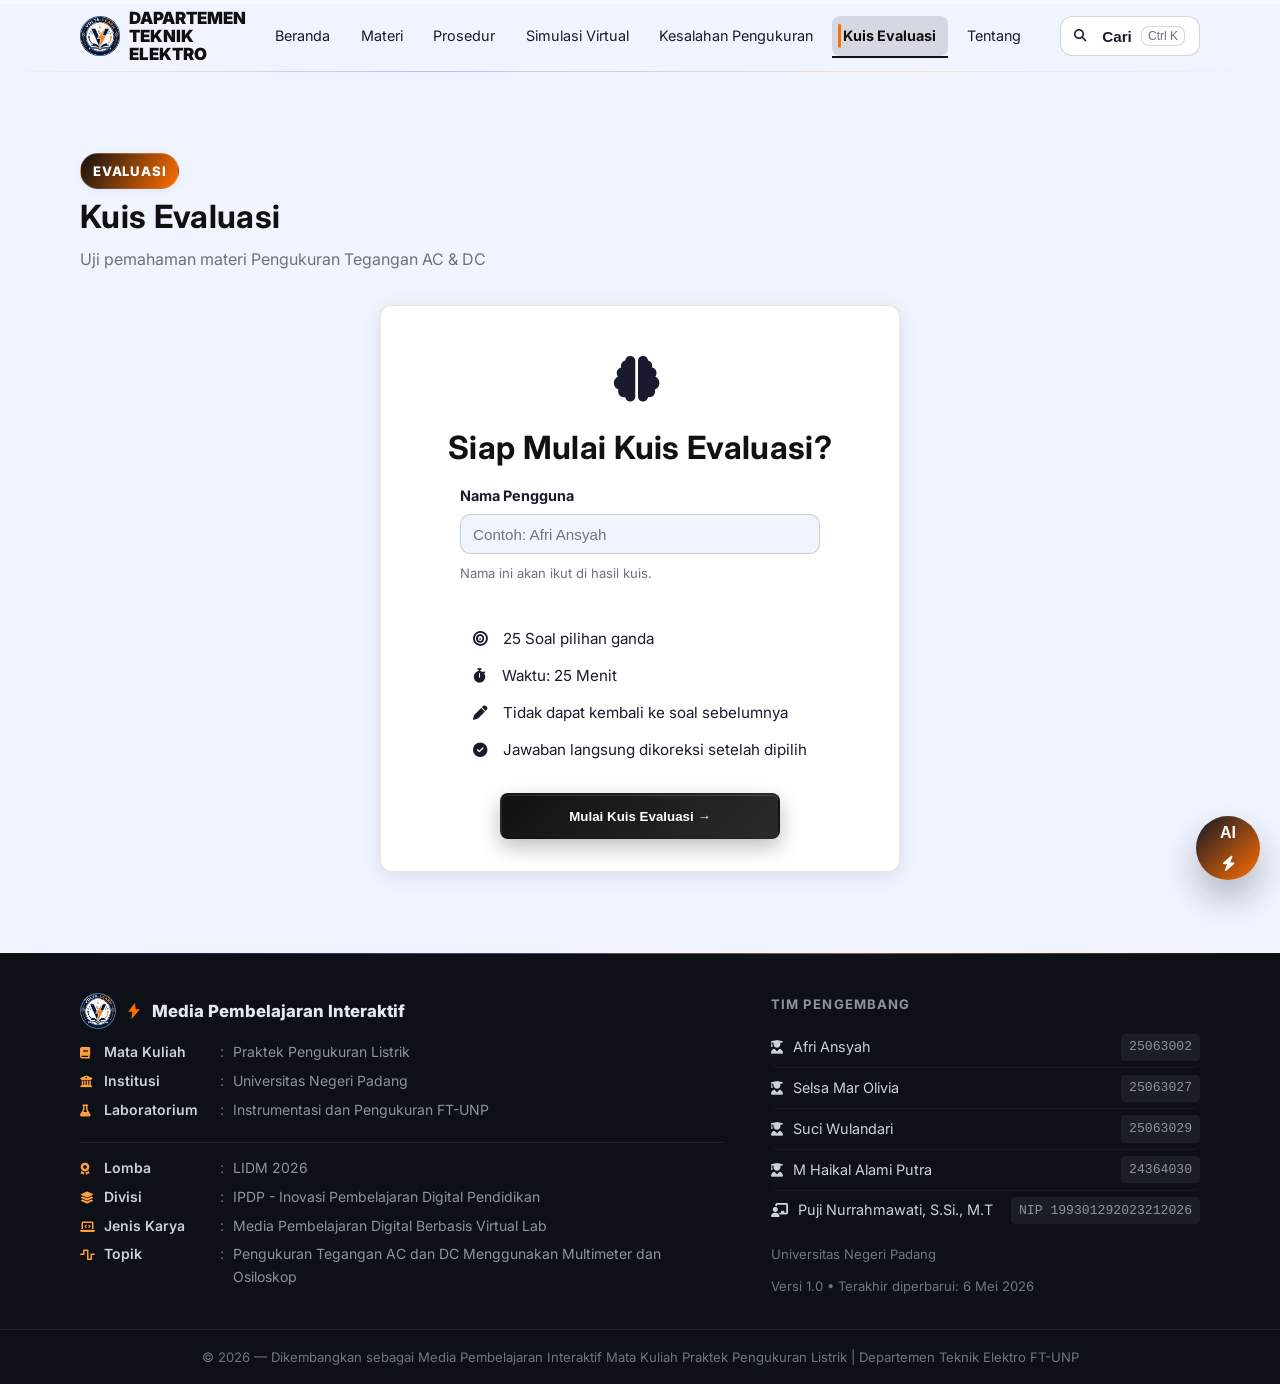
==== commit 995dcd8c: "Update website" ====
--- a/kuis.html
+++ b/kuis.html
@@ -12,8 +12,8 @@
   <link rel="manifest" href="manifest.webmanifest" />
   <link rel="icon" href="logobaru.png" />
   <link rel="apple-touch-icon" href="logobaru.png" />
-  <link rel="stylesheet" href="style.css">
-  <link rel="stylesheet" href="aiTutor.css">
+  <link rel="stylesheet" href="style.css?v=ios-loadingfix-v1">
+  <link rel="stylesheet" href="aiTutor.css?v=ios-loadingfix-v1">
   <link rel="stylesheet" href="https://cdnjs.cloudflare.com/ajax/libs/font-awesome/6.5.0/css/all.min.css">
 </head>
 <body>
@@ -247,8 +247,8 @@
       </div>
     </div>
   </footer>
-  <script src="knowledgeBase.js"></script>
-  <script src="aiTutor.js"></script>
-  <script src="script.js"></script>
+  <script src="knowledgeBase.js?v=ios-loadingfix-v1"></script>
+  <script src="aiTutor.js?v=ios-loadingfix-v1"></script>
+  <script src="script.js?v=ios-loadingfix-v1"></script>
 </body>
 </html>
